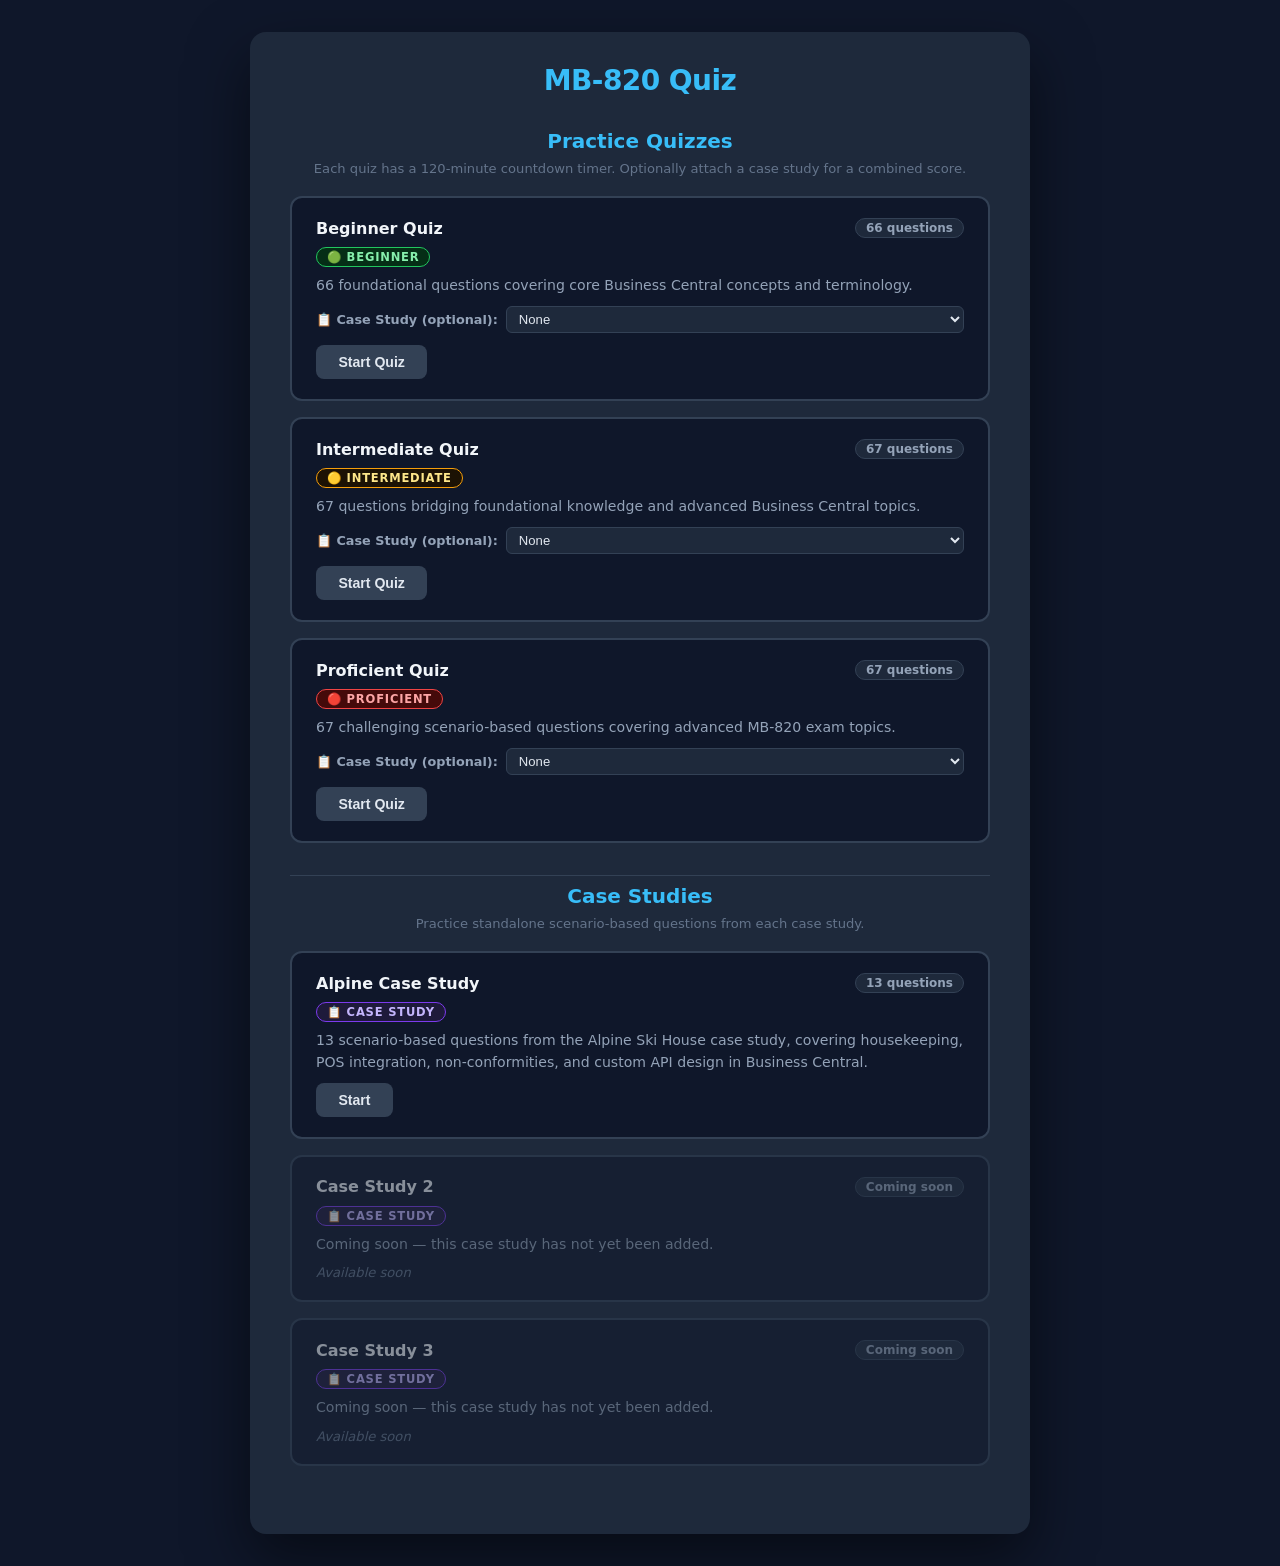
==== index.html @ b2babce1 "Add Case Studies section with Alpine test case, standalone and combined quiz modes Agent-Logs-Url: h" ====
<!DOCTYPE html>
<html lang="en">
<head>
    <meta charset="UTF-8">
    <meta name="viewport" content="width=device-width, initial-scale=1.0">
    <link rel="stylesheet" href="styles.css">
    <title>MB-820 Quiz</title>
</head>
<body>
    <div id="quiz-container">
        <h1>MB-820 Quiz</h1>
        <div id="set-selection" style="display: none;"></div>
        <div id="timer-display" style="display: none;"></div>
        <div id="question"></div>
        <div id="choices"></div>
        <button id="next-button" style="display: none;">Next</button>
        <div id="score-summary" style="display: none;"></div>
    </div>
    <script src="questions.js"></script>
    <script src="questions2.js"></script>
    <script src="testcases.js"></script>
    <script src="app.js"></script>
</body>
</html>
---- styles.css ----
/* ── Reset & base ─────────────────────────────────────────────────────── */
*, *::before, *::after { box-sizing: border-box; margin: 0; padding: 0; }

body {
  font-family: 'Segoe UI', system-ui, -apple-system, sans-serif;
  background: #0f172a;
  color: #e2e8f0;
  min-height: 100vh;
  display: flex;
  justify-content: center;
  align-items: flex-start;
  padding: 2rem 1rem;
}

/* ── Quiz container ───────────────────────────────────────────────────── */
#quiz-container {
  background: #1e293b;
  border-radius: 16px;
  width: 100%;
  max-width: 780px;
  padding: 2rem 2.5rem;
  box-shadow: 0 25px 60px rgba(0, 0, 0, .5);
}

#quiz-container h1 {
  font-size: 1.75rem;
  font-weight: 700;
  color: #38bdf8;
  margin-bottom: 1.5rem;
  text-align: center;
  letter-spacing: -0.02em;
}

/* ── Progress bar area ────────────────────────────────────────────────── */
.progress {
  font-size: 0.78rem;
  font-weight: 600;
  color: #94a3b8;
  text-transform: uppercase;
  letter-spacing: 0.08em;
  margin-bottom: 0.5rem;
}

/* ── Type badge ───────────────────────────────────────────────────────── */
.question-type-badge {
  display: inline-block;
  font-size: 0.72rem;
  font-weight: 700;
  text-transform: uppercase;
  letter-spacing: 0.06em;
  padding: 3px 10px;
  border-radius: 999px;
  margin-bottom: 1rem;
}
.question-type-badge.single {
  background: #1d4ed8;
  color: #bfdbfe;
}
.question-type-badge.multiple {
  background: #7c3aed;
  color: #ede9fe;
}

/* ── Question text ────────────────────────────────────────────────────── */
.question-text {
  font-size: 1.05rem;
  line-height: 1.65;
  color: #f1f5f9;
  margin-bottom: 1.5rem;
}

/* ── Choice items ─────────────────────────────────────────────────────── */
#choices {
  display: flex;
  flex-direction: column;
  gap: 0.6rem;
  margin-bottom: 1.25rem;
}

.choice-item {
  display: flex;
  align-items: flex-start;
  gap: 0.75rem;
  padding: 0.75rem 1rem;
  background: #0f172a;
  border: 2px solid #334155;
  border-radius: 10px;
  cursor: pointer;
  transition: border-color 0.15s, background 0.15s;
  user-select: none;
}

.choice-item:hover:not(.correct):not(.incorrect) {
  border-color: #38bdf8;
  background: #1e3a5f;
}

.choice-item.selected:not(.correct):not(.incorrect) {
  border-color: #38bdf8;
  background: #1e3a5f;
}

.choice-item.correct {
  border-color: #22c55e;
  background: #052e16;
  cursor: default;
}

.choice-item.incorrect {
  border-color: #ef4444;
  background: #450a0a;
  cursor: default;
}

.choice-item input[type="radio"],
.choice-item input[type="checkbox"] {
  margin-top: 3px;
  accent-color: #38bdf8;
  width: 16px;
  height: 16px;
  flex-shrink: 0;
  cursor: pointer;
}

.choice-item label {
  font-size: 0.95rem;
  line-height: 1.55;
  color: #cbd5e1;
  cursor: pointer;
  flex: 1;
}

.choice-item.correct  label { color: #86efac; }
.choice-item.incorrect label { color: #fca5a5; }

/* ── Submit button (multiple choice) ─────────────────────────────────── */
.submit-btn {
  margin-top: 0.4rem;
  padding: 0.6rem 1.5rem;
  background: #7c3aed;
  color: #fff;
  border: none;
  border-radius: 8px;
  font-size: 0.9rem;
  font-weight: 600;
  cursor: pointer;
  transition: background 0.15s;
}
.submit-btn:hover:not(:disabled) { background: #6d28d9; }
.submit-btn:disabled { opacity: 0.45; cursor: not-allowed; }

/* ── Inline feedback ──────────────────────────────────────────────────── */
.feedback-msg {
  font-size: 0.85rem;
  color: #fbbf24;
  margin-top: 0.25rem;
  margin-bottom: 0.25rem;
}

/* ── Explanation ──────────────────────────────────────────────────────── */
.explanation {
  margin-top: 1rem;
  padding: 0.85rem 1.1rem;
  border-radius: 10px;
  font-size: 0.9rem;
  line-height: 1.6;
}
.explanation.correct-exp {
  background: #052e16;
  border-left: 4px solid #22c55e;
  color: #bbf7d0;
}
.explanation.partial-exp {
  background: #1c1a04;
  border-left: 4px solid #eab308;
  color: #fef08a;
}
.explanation.incorrect-exp {
  background: #450a0a;
  border-left: 4px solid #ef4444;
  color: #fecaca;
}
.explanation strong {
  display: block;
  margin-bottom: 0.3rem;
  font-size: 0.95rem;
}

/* ── Next button ──────────────────────────────────────────────────────── */
#next-button {
  display: none;
  margin-top: 1rem;
  padding: 0.65rem 1.75rem;
  background: #0284c7;
  color: #fff;
  border: none;
  border-radius: 8px;
  font-size: 0.95rem;
  font-weight: 600;
  cursor: pointer;
  transition: background 0.15s;
}
#next-button:hover { background: #0369a1; }

/* ── Summary screen ───────────────────────────────────────────────────── */
#score-summary { margin-top: 0.5rem; }

.summary-card {
  border-radius: 14px;
  padding: 2rem;
  text-align: center;
}
.summary-card.pass     { background: #052e16; border: 2px solid #22c55e; }
.summary-card.marginal { background: #1c1204; border: 2px solid #f59e0b; }
.summary-card.fail     { background: #1c0404; border: 2px solid #ef4444; }

.summary-card h2 {
  font-size: 1.5rem;
  font-weight: 700;
  margin-bottom: 1.25rem;
  color: #f1f5f9;
}

.score-circle {
  display: inline-flex;
  flex-direction: column;
  align-items: center;
  justify-content: center;
  width: 140px;
  height: 140px;
  border-radius: 50%;
  background: #0f172a;
  margin-bottom: 1.25rem;
  border: 4px solid;
}
.summary-card.pass     .score-circle { border-color: #22c55e; }
.summary-card.marginal .score-circle { border-color: #f59e0b; }
.summary-card.fail     .score-circle { border-color: #ef4444; }

.score-number {
  font-size: 2rem;
  font-weight: 800;
  color: #f1f5f9;
  line-height: 1;
}
.score-label {
  font-size: 0.8rem;
  color: #94a3b8;
  margin-top: 4px;
}

.score-verdict {
  font-size: 1rem;
  color: #cbd5e1;
  margin-bottom: 1.5rem;
  line-height: 1.6;
}

.restart-btn {
  padding: 0.65rem 2rem;
  background: #0284c7;
  color: #fff;
  border: none;
  border-radius: 8px;
  font-size: 0.95rem;
  font-weight: 600;
  cursor: pointer;
  transition: background 0.15s;
}
.restart-btn:hover { background: #0369a1; }

/* ── Responsive ───────────────────────────────────────────────────────── */
@media (max-width: 520px) {
  #quiz-container { padding: 1.25rem 1rem; }
  #quiz-container h1 { font-size: 1.35rem; }
  .question-text { font-size: 0.95rem; }
  .choice-item label { font-size: 0.88rem; }
}

/* ── Resume prompt ────────────────────────────────────────────────────── */
.resume-prompt {
  text-align: center;
  padding: 2rem 1rem;
}

.resume-prompt h2 {
  font-size: 1.4rem;
  font-weight: 700;
  color: #38bdf8;
  margin-bottom: 0.75rem;
}

.resume-prompt p {
  font-size: 0.95rem;
  color: #cbd5e1;
  margin-bottom: 1.5rem;
  line-height: 1.6;
}

.resume-buttons {
  display: flex;
  gap: 1rem;
  justify-content: center;
  flex-wrap: wrap;
}

.resume-btn {
  padding: 0.65rem 1.75rem;
  background: #0284c7;
  color: #fff;
  border: none;
  border-radius: 8px;
  font-size: 0.95rem;
  font-weight: 600;
  cursor: pointer;
  transition: background 0.15s;
}
.resume-btn:hover { background: #0369a1; }

.new-quiz-btn {
  padding: 0.65rem 1.75rem;
  background: #334155;
  color: #e2e8f0;
  border: none;
  border-radius: 8px;
  font-size: 0.95rem;
  font-weight: 600;
  cursor: pointer;
  transition: background 0.15s;
}
.new-quiz-btn:hover { background: #475569; }

/* ── Question breakdown ───────────────────────────────────────────────── */
.breakdown {
  margin-top: 2rem;
  text-align: left;
}

/* ── Set selection screen ─────────────────────────────────────────────── */
.set-selection-wrapper {
  padding: 0.5rem 0 1rem;
}

.set-selection-title {
  font-size: 1.25rem;
  font-weight: 700;
  color: #38bdf8;
  margin-bottom: 1.25rem;
  text-align: center;
}

.set-cards {
  display: flex;
  flex-direction: column;
  gap: 1rem;
}

.set-card {
  background: #0f172a;
  border: 2px solid #334155;
  border-radius: 12px;
  padding: 1.25rem 1.5rem;
  transition: border-color 0.15s;
}

.set-card:hover {
  border-color: #38bdf8;
}

.set-card-header {
  display: flex;
  align-items: center;
  justify-content: space-between;
  gap: 0.5rem;
  margin-bottom: 0.5rem;
  flex-wrap: wrap;
}

.set-card-title {
  font-size: 1rem;
  font-weight: 700;
  color: #f1f5f9;
}

.set-card-count {
  font-size: 0.75rem;
  font-weight: 600;
  color: #94a3b8;
  background: #1e293b;
  border: 1px solid #334155;
  padding: 2px 10px;
  border-radius: 999px;
}

.set-card-desc {
  font-size: 0.88rem;
  color: #94a3b8;
  line-height: 1.55;
  margin-bottom: 0.6rem;
}

.set-card-resume {
  font-size: 0.8rem;
  color: #fbbf24;
  margin-bottom: 0.75rem;
}

.set-card-actions {
  display: flex;
  gap: 0.75rem;
  flex-wrap: wrap;
}

.set-btn {
  padding: 0.55rem 1.4rem;
  border: none;
  border-radius: 8px;
  font-size: 0.88rem;
  font-weight: 600;
  cursor: pointer;
  transition: background 0.15s;
}

.resume-set-btn {
  background: #0284c7;
  color: #fff;
}
.resume-set-btn:hover { background: #0369a1; }

.start-set-btn {
  background: #334155;
  color: #e2e8f0;
}
.start-set-btn:hover { background: #475569; }

/* ── Summary set label ────────────────────────────────────────────────── */
.summary-set-label {
  font-size: 0.87rem;
  color: #94a3b8;
  margin-bottom: 1rem;
  letter-spacing: 0.04em;
}

/* ── Summary meta row ─────────────────────────────────────────────────── */
.summary-meta {
  display: flex;
  gap: 0.75rem;
  flex-wrap: wrap;
  justify-content: center;
  margin-bottom: 1.5rem;
}

.meta-item {
  font-size: 0.82rem;
  font-weight: 600;
  color: #94a3b8;
  background: #1e293b;
  border: 1px solid #334155;
  padding: 3px 12px;
  border-radius: 999px;
}

/* ── Summary actions row ──────────────────────────────────────────────── */
.summary-actions {
  display: flex;
  gap: 0.75rem;
  justify-content: center;
  flex-wrap: wrap;
  margin-top: 0.25rem;
}

.change-set-btn {
  padding: 0.65rem 2rem;
  background: #334155;
  color: #e2e8f0;
  border: none;
  border-radius: 8px;
  font-size: 0.95rem;
  font-weight: 600;
  cursor: pointer;
  transition: background 0.15s;
}
.change-set-btn:hover { background: #475569; }

.breakdown-title {
  font-size: 1.1rem;
  font-weight: 700;
  color: #f1f5f9;
  margin-bottom: 0.75rem;
}

.breakdown-stats {
  display: flex;
  gap: 1rem;
  flex-wrap: wrap;
  margin-bottom: 1.25rem;
}

.bd-stat {
  font-size: 0.85rem;
  font-weight: 600;
  padding: 4px 12px;
  border-radius: 999px;
}

.correct-stat  { background: #052e16; color: #86efac; border: 1px solid #22c55e; }
.partial-stat  { background: #1c1a04; color: #fef08a; border: 1px solid #eab308; }
.incorrect-stat { background: #450a0a; color: #fca5a5; border: 1px solid #ef4444; }
.total-stat    { background: #1e293b; color: #94a3b8; border: 1px solid #334155; }

.breakdown-list {
  list-style: none;
  display: flex;
  flex-direction: column;
  gap: 0.5rem;
  padding: 0;
  max-height: 600px;
  overflow-y: auto;
  padding-right: 0.25rem;
}

.breakdown-list::-webkit-scrollbar { width: 6px; }
.breakdown-list::-webkit-scrollbar-track { background: #0f172a; border-radius: 3px; }
.breakdown-list::-webkit-scrollbar-thumb { background: #334155; border-radius: 3px; }

.bd-item {
  display: flex;
  gap: 0.6rem;
  align-items: flex-start;
  padding: 0.65rem 0.85rem;
  border-radius: 8px;
  border-left: 3px solid;
}

.bd-correct   { background: #052e16; border-color: #22c55e; }
.bd-partial   { background: #1c1a04; border-color: #eab308; }
.bd-incorrect { background: #1c0404; border-color: #ef4444; }

.bd-icon {
  font-size: 0.9rem;
  font-weight: 700;
  flex-shrink: 0;
  margin-top: 2px;
}

.bd-correct   .bd-icon { color: #22c55e; }
.bd-partial   .bd-icon { color: #eab308; }
.bd-incorrect .bd-icon { color: #ef4444; }

.bd-content { flex: 1; min-width: 0; }

.bd-question {
  font-size: 0.82rem;
  color: #cbd5e1;
  line-height: 1.5;
  margin-bottom: 0.25rem;
}

.bd-answer {
  font-size: 0.78rem;
  color: #94a3b8;
}

.bd-answer em {
  font-style: normal;
  color: #86efac;
}

.bd-incorrect .bd-answer em { color: #fca5a5; }

/* ── Timer display ────────────────────────────────────────────────────── */
#timer-display {
  display: flex;
  align-items: center;
  gap: 0.5rem;
  justify-content: flex-end;
  padding: 0.4rem 0.6rem;
  background: #0f172a;
  border: 1px solid #334155;
  border-radius: 8px;
  margin-bottom: 1rem;
}

.timer-icon {
  font-size: 1rem;
}

.timer-value {
  font-size: 1.15rem;
  font-weight: 800;
  font-variant-numeric: tabular-nums;
  letter-spacing: 0.04em;
}

.timer-green  { color: #22c55e; }
.timer-yellow { color: #f59e0b; }
.timer-red    { color: #ef4444; }

.timer-label {
  font-size: 0.72rem;
  color: #64748b;
  text-transform: uppercase;
  letter-spacing: 0.05em;
}

.timer-expired {
  font-size: 0.8rem;
  font-weight: 700;
  color: #ef4444;
}

/* ── Difficulty badges ────────────────────────────────────────────────── */
.difficulty-badge {
  display: inline-block;
  font-size: 0.72rem;
  font-weight: 700;
  text-transform: uppercase;
  letter-spacing: 0.07em;
  padding: 2px 10px;
  border-radius: 999px;
  margin-bottom: 0.5rem;
}

.diff-beginner {
  background: #052e16;
  color: #86efac;
  border: 1px solid #22c55e;
}

.diff-intermediate {
  background: #1c1204;
  color: #fde68a;
  border: 1px solid #f59e0b;
}

.diff-proficient {
  background: #450a0a;
  color: #fca5a5;
  border: 1px solid #ef4444;
}

/* ── Set-selection subtitle ───────────────────────────────────────────── */
.set-selection-sub {
  font-size: 0.82rem;
  color: #64748b;
  text-align: center;
  margin-top: -0.75rem;
  margin-bottom: 1.25rem;
}

/* ── Review explanation in summary ───────────────────────────────────── */
.bd-explanation {
  font-size: 0.76rem;
  color: #64748b;
  line-height: 1.55;
  margin-top: 0.3rem;
  font-style: italic;
}

.bd-your-answer em.answer-wrong {
  color: #fca5a5;
}

/* ── All-correct notice ───────────────────────────────────────────────── */
.all-correct {
  font-size: 0.95rem;
  color: #86efac;
  padding: 0.75rem;
  text-align: center;
}

/* ── Percentage stat ──────────────────────────────────────────────────── */
.pct-stat { background: #1e293b; color: #38bdf8; border: 1px solid #0369a1; }

/* ── Section divider ──────────────────────────────────────────────────── */
.section-divider {
  margin: 2rem 0 0.5rem;
  border: none;
  border-top: 1px solid #334155;
}

/* ── Case study badge ─────────────────────────────────────────────────── */
.diff-case {
  background: #1e1a3b;
  color: #c4b5fd;
  border: 1px solid #7c3aed;
}

/* ── Disabled case card ───────────────────────────────────────────────── */
.case-card-disabled {
  opacity: 0.5;
  pointer-events: none;
}

.coming-soon-label {
  font-size: 0.82rem;
  color: #64748b;
  font-style: italic;
}

/* ── Case selector on quiz card ───────────────────────────────────────── */
.case-selector {
  display: flex;
  align-items: center;
  gap: 0.5rem;
  margin-bottom: 0.75rem;
  flex-wrap: wrap;
}

.case-selector-label {
  font-size: 0.8rem;
  font-weight: 600;
  color: #94a3b8;
  flex-shrink: 0;
}

.case-select {
  background: #1e293b;
  border: 1px solid #334155;
  border-radius: 6px;
  color: #e2e8f0;
  font-size: 0.82rem;
  padding: 4px 8px;
  cursor: pointer;
  flex: 1;
  min-width: 0;
}

.case-select:focus {
  outline: none;
  border-color: #38bdf8;
}

/* ── Phase banner (shown during combined/standalone case) ─────────────── */
.phase-banner {
  display: inline-block;
  font-size: 0.75rem;
  font-weight: 700;
  text-transform: uppercase;
  letter-spacing: 0.06em;
  padding: 3px 12px;
  border-radius: 999px;
  margin-bottom: 0.75rem;
}

.phase-quiz {
  background: #1d4ed8;
  color: #bfdbfe;
}

.phase-case {
  background: #1e1a3b;
  color: #c4b5fd;
  border: 1px solid #7c3aed;
}

/* ── Combined score breakdown table ──────────────────────────────────── */
.combined-score-breakdown {
  background: #0f172a;
  border: 1px solid #334155;
  border-radius: 10px;
  padding: 0.75rem 1rem;
  margin: 1rem auto 1.25rem;
  max-width: 420px;
  text-align: left;
}

.combined-score-row {
  display: flex;
  align-items: center;
  gap: 0.5rem;
  padding: 0.35rem 0;
  border-bottom: 1px solid #1e293b;
  flex-wrap: wrap;
}

.combined-score-total-row {
  display: flex;
  align-items: center;
  gap: 0.5rem;
  padding: 0.4rem 0 0;
  flex-wrap: wrap;
}

.combined-score-label {
  flex: 1;
  font-size: 0.8rem;
  color: #94a3b8;
}

.combined-score-pct {
  font-size: 0.82rem;
  font-weight: 600;
  color: #cbd5e1;
  white-space: nowrap;
}

.combined-score-contrib {
  font-size: 0.82rem;
  font-weight: 700;
  color: #38bdf8;
  min-width: 42px;
  text-align: right;
}

.combined-total {
  font-size: 1rem;
  font-weight: 800;
  color: #38bdf8;
}
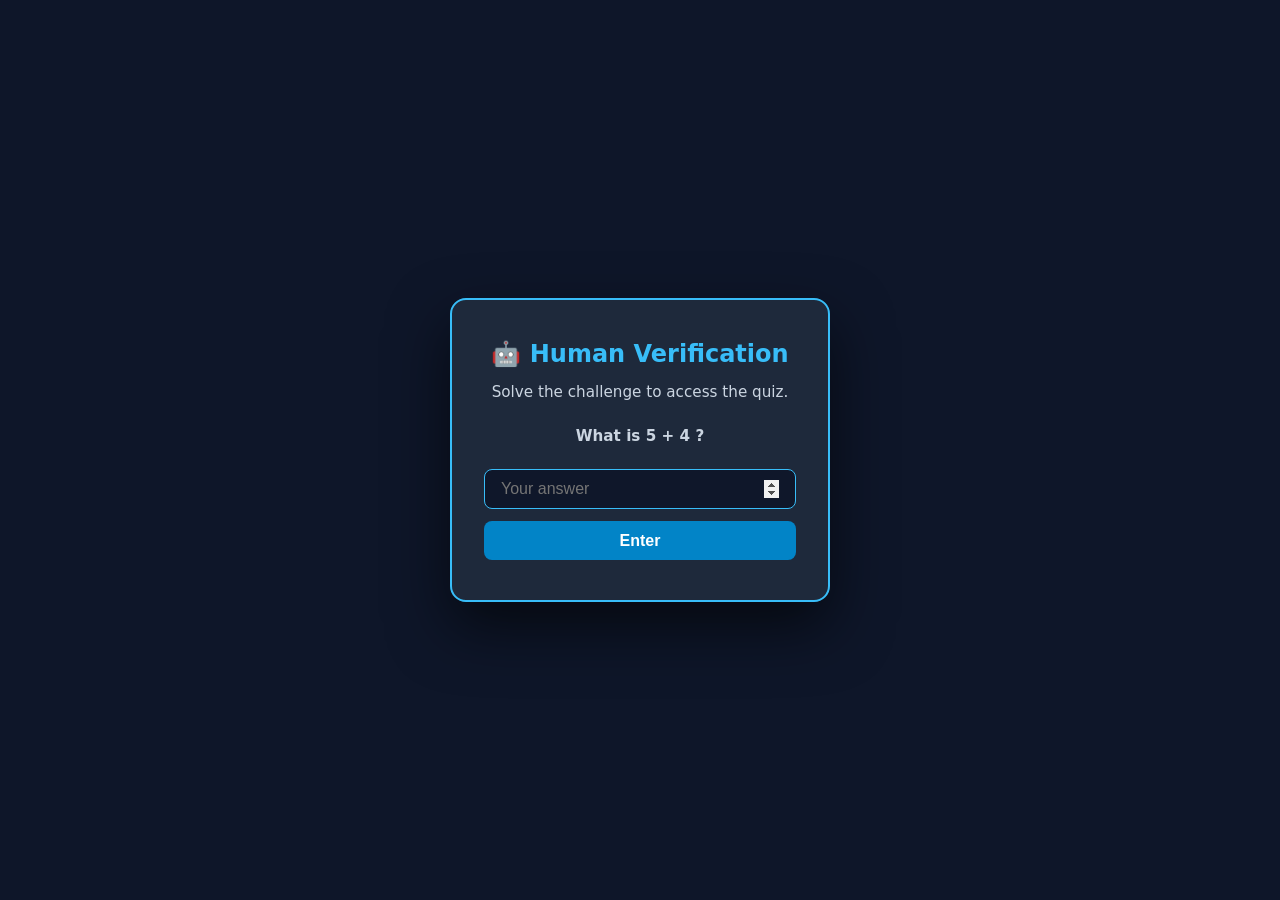
==== commit 0ffdb645: "Add confirmation dialogs, randomize answer choices, scroll feedback into view, and full progress res" ====
--- a/index.html
+++ b/index.html
@@ -8,7 +8,10 @@
 </head>
 <body>
     <div id="quiz-container">
-        <h1>MB-820 Quiz</h1>
+        <div id="quiz-header">
+            <h1>MB-820 Quiz</h1>
+            <button id="home-btn" style="display:none;">&#127968; Main Page</button>
+        </div>
         <div id="set-selection" style="display: none;"></div>
         <div id="timer-display" style="display: none;"></div>
         <div id="question"></div>
@@ -16,8 +19,40 @@
         <button id="next-button" style="display: none;">Next</button>
         <div id="score-summary" style="display: none;"></div>
     </div>
+    <div id="math-overlay">
+        <div id="math-card">
+            <h2>&#129302; Human Verification</h2>
+            <p id="math-challenge-text">Solve the challenge to access the quiz.</p>
+            <p id="math-question-display"></p>
+            <input type="number" id="math-input" placeholder="Your answer" autocomplete="off" />
+            <p id="math-error" style="display:none;">Incorrect answer. Please try again.</p>
+            <button id="math-submit-btn">Enter</button>
+        </div>
+    </div>
+    <div id="confirm-overlay" style="display:none;">
+        <div id="confirm-card">
+            <h2 id="confirm-title"></h2>
+            <p id="confirm-message"></p>
+            <div class="resume-buttons">
+                <button id="confirm-yes-btn" class="resume-btn">Yes</button>
+                <button id="confirm-no-btn" class="new-quiz-btn">Cancel</button>
+            </div>
+        </div>
+    </div>
+    <div id="pause-overlay" style="display:none;">
+        <div id="pause-card">
+            <div class="pause-icon">&#9646;&#9646;</div>
+            <h2>Quiz Paused</h2>
+            <p>You've been inactive for 2 minutes.<br>Your progress has been saved.</p>
+            <div class="resume-buttons">
+                <button id="pause-resume-btn" class="resume-btn">&#9654; Continue Quiz</button>
+                <button id="pause-home-btn" class="new-quiz-btn">&#127968; Main Page</button>
+            </div>
+        </div>
+    </div>
     <script src="questions.js"></script>
     <script src="questions2.js"></script>
+    <script src="questionsOfficial.js"></script>
     <script src="testcases.js"></script>
     <script src="app.js"></script>
 </body>
--- a/styles.css
+++ b/styles.css
@@ -10,6 +10,45 @@
   justify-content: center;
   align-items: flex-start;
   padding: 2rem 1rem;
+}
+
+/* ── Quiz header (title + home button row) ────────────────────────────── */
+#quiz-header {
+  display: flex;
+  align-items: center;
+  justify-content: space-between;
+  margin-bottom: 1.5rem;
+  gap: 0.75rem;
+}
+
+#quiz-header h1 {
+  font-size: 1.75rem;
+  font-weight: 700;
+  color: #38bdf8;
+  margin-bottom: 0;
+  text-align: left;
+  letter-spacing: -0.02em;
+  flex: 1;
+}
+
+#home-btn {
+  flex-shrink: 0;
+  padding: 0.45rem 1rem;
+  background: #1e293b;
+  color: #94a3b8;
+  border: 1px solid #334155;
+  border-radius: 8px;
+  font-size: 0.82rem;
+  font-weight: 600;
+  cursor: pointer;
+  transition: background 0.15s, border-color 0.15s, color 0.15s;
+  white-space: nowrap;
+}
+
+#home-btn:hover {
+  background: #334155;
+  border-color: #38bdf8;
+  color: #e2e8f0;
 }
 
 /* ── Quiz container ───────────────────────────────────────────────────── */
@@ -20,15 +59,6 @@
   max-width: 780px;
   padding: 2rem 2.5rem;
   box-shadow: 0 25px 60px rgba(0, 0, 0, .5);
-}
-
-#quiz-container h1 {
-  font-size: 1.75rem;
-  font-weight: 700;
-  color: #38bdf8;
-  margin-bottom: 1.5rem;
-  text-align: center;
-  letter-spacing: -0.02em;
 }
 
 /* ── Progress bar area ────────────────────────────────────────────────── */
@@ -272,7 +302,7 @@
 /* ── Responsive ───────────────────────────────────────────────────────── */
 @media (max-width: 520px) {
   #quiz-container { padding: 1.25rem 1rem; }
-  #quiz-container h1 { font-size: 1.35rem; }
+  #quiz-header h1 { font-size: 1.35rem; }
   .question-text { font-size: 0.95rem; }
   .choice-item label { font-size: 0.88rem; }
 }
@@ -637,6 +667,12 @@
   background: #450a0a;
   color: #fca5a5;
   border: 1px solid #ef4444;
+}
+
+.diff-official {
+  background: #0c1a3b;
+  color: #93c5fd;
+  border: 1px solid #2563eb;
 }
 
 /* ── Set-selection subtitle ───────────────────────────────────────────── */
@@ -808,3 +844,352 @@
   font-weight: 800;
   color: #38bdf8;
 }
+
+/* ── Case study intro screen ─────────────────────────────────────────── */
+.case-intro {
+  text-align: center;
+  padding: 1.5rem 0.5rem 2rem;
+}
+
+.case-intro-badge {
+  display: inline-block;
+  font-size: 0.75rem;
+  font-weight: 700;
+  text-transform: uppercase;
+  letter-spacing: 0.06em;
+  padding: 3px 14px;
+  border-radius: 999px;
+  background: #1e1a3b;
+  color: #c4b5fd;
+  border: 1px solid #7c3aed;
+  margin-bottom: 1rem;
+}
+
+.case-intro-title {
+  font-size: 1.4rem;
+  font-weight: 700;
+  color: #38bdf8;
+  margin-bottom: 1rem;
+}
+
+.case-intro-desc {
+  font-size: 0.93rem;
+  color: #cbd5e1;
+  line-height: 1.7;
+  margin-bottom: 1.75rem;
+  text-align: left;
+  background: #0f172a;
+  border: 1px solid #334155;
+  border-radius: 10px;
+  padding: 1rem 1.25rem;
+}
+
+/* ── Question context panel ──────────────────────────────────────────── */
+.question-context {
+  font-size: 0.87rem;
+  color: #94a3b8;
+  line-height: 1.6;
+  background: #0f172a;
+  border-left: 3px solid #7c3aed;
+  border-radius: 0 8px 8px 0;
+  padding: 0.6rem 0.9rem;
+  margin-bottom: 0.9rem;
+}
+
+/* ── Preparation progress bar ────────────────────────────────────────── */
+.prep-progress-bar-container {
+  background: #0f172a;
+  border: 1px solid #334155;
+  border-radius: 12px;
+  padding: 1rem 1.25rem 0.85rem;
+  margin-bottom: 0.25rem;
+}
+
+.prep-progress-header {
+  display: flex;
+  align-items: center;
+  justify-content: space-between;
+  flex-wrap: wrap;
+  gap: 0.25rem;
+  margin-bottom: 0.6rem;
+}
+
+.prep-progress-title {
+  font-size: 0.9rem;
+  font-weight: 700;
+  color: #f1f5f9;
+}
+
+.prep-progress-pct {
+  font-size: 0.82rem;
+  font-weight: 700;
+  color: #38bdf8;
+}
+
+.prep-progress-track {
+  height: 10px;
+  background: #1e293b;
+  border-radius: 999px;
+  overflow: hidden;
+  margin-bottom: 0.5rem;
+}
+
+.prep-progress-fill {
+  height: 100%;
+  background: #0284c7;
+  border-radius: 999px;
+  transition: width 0.4s ease;
+  min-width: 0;
+}
+
+.prep-progress-fill.prep-fill-good {
+  background: #22c55e;
+}
+
+.prep-progress-fill.prep-fill-full {
+  background: #22c55e;
+}
+
+.prep-progress-sub {
+  font-size: 0.75rem;
+  color: #64748b;
+  margin: 0;
+}
+
+/* ── Completed badge on set cards ────────────────────────────────────── */
+.set-card-completed {
+  display: inline-flex;
+  align-items: center;
+  gap: 0.35rem;
+  font-size: 0.78rem;
+  font-weight: 600;
+  padding: 3px 10px;
+  border-radius: 999px;
+  margin-bottom: 0.5rem;
+}
+
+.set-card-completed.completed-pass {
+  background: #052e16;
+  color: #86efac;
+  border: 1px solid #22c55e;
+}
+
+.set-card-completed.completed-fail {
+  background: #1c1204;
+  color: #fde68a;
+  border: 1px solid #f59e0b;
+}
+
+/* ── Review Results button ───────────────────────────────────────────── */
+.review-btn {
+  background: #1e1a3b;
+  color: #c4b5fd;
+  border: 1px solid #7c3aed !important;
+  border-radius: 8px;
+}
+
+.review-btn:hover {
+  background: #2e2a5b !important;
+}
+
+/* ── Random difficulty badge ─────────────────────────────────────────── */
+.diff-random {
+  background: #0c1a3b;
+  color: #7dd3fc;
+  border: 1px solid #0284c7;
+}
+
+/* ── Auto-pause overlay ──────────────────────────────────────────────── */
+#pause-overlay {
+  position: fixed;
+  inset: 0;
+  background: rgba(15, 23, 42, 0.88);
+  backdrop-filter: blur(4px);
+  -webkit-backdrop-filter: blur(4px);
+  display: flex;
+  align-items: center;
+  justify-content: center;
+  z-index: 999;
+}
+
+#pause-card {
+  background: #1e293b;
+  border: 2px solid #38bdf8;
+  border-radius: 16px;
+  padding: 2.5rem 2rem;
+  text-align: center;
+  max-width: 380px;
+  width: 90%;
+  box-shadow: 0 25px 60px rgba(0, 0, 0, 0.6);
+}
+
+.pause-icon {
+  font-size: 2.5rem;
+  line-height: 1;
+  margin-bottom: 0.75rem;
+  color: #38bdf8;
+  letter-spacing: 0.1em;
+}
+
+#pause-card h2 {
+  font-size: 1.5rem;
+  font-weight: 700;
+  color: #38bdf8;
+  margin-bottom: 0.75rem;
+}
+
+#pause-card p {
+  font-size: 0.95rem;
+  color: #cbd5e1;
+  line-height: 1.6;
+  margin-bottom: 1.75rem;
+}
+
+/* ── Math challenge overlay ──────────────────────────────────────────── */
+#math-overlay {
+  position: fixed;
+  inset: 0;
+  background: rgba(15, 23, 42, 0.97);
+  backdrop-filter: blur(4px);
+  -webkit-backdrop-filter: blur(4px);
+  display: flex;
+  align-items: center;
+  justify-content: center;
+  z-index: 1000;
+}
+
+#math-card {
+  background: #1e293b;
+  border: 2px solid #38bdf8;
+  border-radius: 16px;
+  padding: 2.5rem 2rem;
+  text-align: center;
+  max-width: 380px;
+  width: 90%;
+  box-shadow: 0 25px 60px rgba(0, 0, 0, 0.6);
+}
+
+#math-card h2 {
+  font-size: 1.5rem;
+  font-weight: 700;
+  color: #38bdf8;
+  margin-bottom: 0.75rem;
+}
+
+#math-card p {
+  font-size: 0.95rem;
+  color: #cbd5e1;
+  line-height: 1.6;
+  margin-bottom: 1.25rem;
+}
+
+#math-input {
+  width: 100%;
+  padding: 0.65rem 1rem;
+  background: #0f172a;
+  border: 1px solid #334155;
+  border-radius: 8px;
+  color: #e2e8f0;
+  font-size: 1rem;
+  margin-bottom: 0.75rem;
+  outline: none;
+  transition: border-color 0.15s;
+}
+
+#math-input:focus {
+  border-color: #38bdf8;
+}
+
+#math-question-display {
+  font-size: 1.25rem;
+  font-weight: 700;
+  color: #38bdf8;
+  margin-bottom: 1.25rem;
+}
+
+#math-error {
+  color: #f87171;
+  font-size: 0.85rem;
+  margin-bottom: 0.75rem;
+}
+
+#math-submit-btn {
+  width: 100%;
+  padding: 0.65rem 1rem;
+  background: #0284c7;
+  color: #fff;
+  border: none;
+  border-radius: 8px;
+  font-size: 1rem;
+  font-weight: 600;
+  cursor: pointer;
+  transition: background 0.15s;
+}
+
+#math-submit-btn:hover {
+  background: #0369a1;
+}
+
+/* ── Confirmation overlay ─────────────────────────────────────────────── */
+#confirm-overlay {
+  position: fixed;
+  inset: 0;
+  background: rgba(15, 23, 42, 0.88);
+  backdrop-filter: blur(4px);
+  -webkit-backdrop-filter: blur(4px);
+  display: flex;
+  align-items: center;
+  justify-content: center;
+  z-index: 1001;
+}
+
+#confirm-card {
+  background: #1e293b;
+  border: 2px solid #f59e0b;
+  border-radius: 16px;
+  padding: 2.5rem 2rem;
+  text-align: center;
+  max-width: 400px;
+  width: 90%;
+  box-shadow: 0 25px 60px rgba(0, 0, 0, 0.6);
+}
+
+#confirm-card h2 {
+  font-size: 1.4rem;
+  font-weight: 700;
+  color: #f59e0b;
+  margin-bottom: 0.75rem;
+}
+
+#confirm-card p {
+  font-size: 0.95rem;
+  color: #cbd5e1;
+  line-height: 1.6;
+  margin-bottom: 1.75rem;
+}
+
+/* ── Reset-all button on set-selection ───────────────────────────────── */
+.reset-all-container {
+  text-align: center;
+  margin-top: 2.5rem;
+  padding-top: 1.5rem;
+  border-top: 1px solid #334155;
+}
+
+.reset-all-btn {
+  padding: 0.55rem 1.5rem;
+  background: transparent;
+  color: #94a3b8;
+  border: 1px solid #475569;
+  border-radius: 8px;
+  font-size: 0.875rem;
+  font-weight: 500;
+  cursor: pointer;
+  transition: background 0.15s, color 0.15s, border-color 0.15s;
+}
+
+.reset-all-btn:hover {
+  background: #450a0a;
+  color: #fca5a5;
+  border-color: #ef4444;
+}
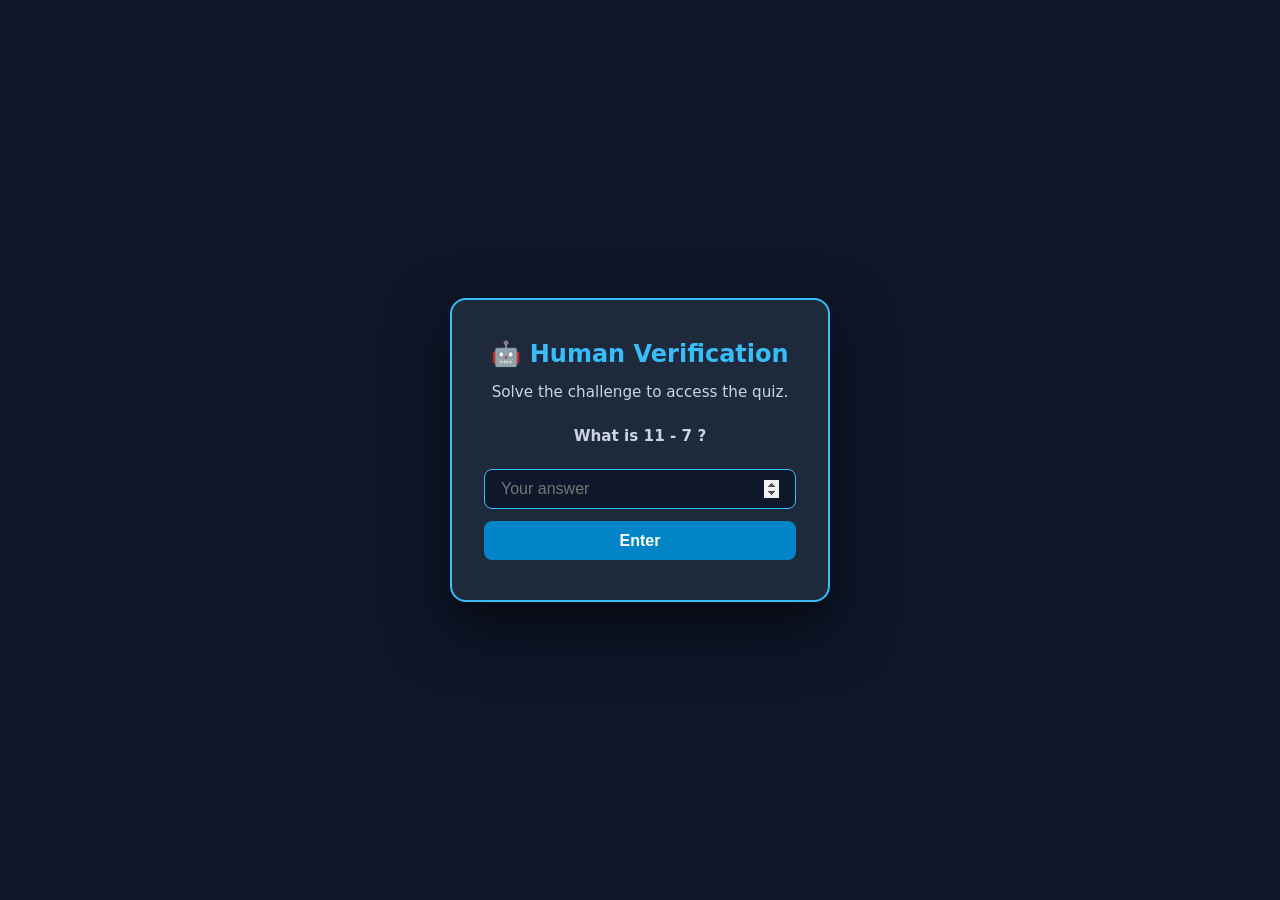
==== commit d8f391c7: "Fix scoring, add question counter, pie chart, mode selection, hide test case timer Agent-Logs-Url: h" ====
--- a/index.html
+++ b/index.html
@@ -50,6 +50,25 @@
             </div>
         </div>
     </div>
+    <div id="mode-overlay" style="display:none;">
+        <div id="mode-card">
+            <h2>&#127891; Choose Quiz Mode</h2>
+            <p>How would you like to take this quiz?</p>
+            <div class="mode-options">
+                <button class="mode-btn" id="practice-mode-btn">
+                    <div class="mode-icon-lg">&#128214;</div>
+                    <div class="mode-title">Practice Mode</div>
+                    <div class="mode-desc">Correct answers are shown after each question</div>
+                </button>
+                <button class="mode-btn" id="test-mode-btn">
+                    <div class="mode-icon-lg">&#128221;</div>
+                    <div class="mode-title">Test Mode</div>
+                    <div class="mode-desc">Answers revealed only on the evaluation screen</div>
+                </button>
+            </div>
+            <button class="new-quiz-btn" id="mode-cancel-btn">Cancel</button>
+        </div>
+    </div>
     <script src="questions.js"></script>
     <script src="questions2.js"></script>
     <script src="questionsOfficial.js"></script>
--- a/styles.css
+++ b/styles.css
@@ -97,6 +97,9 @@
   line-height: 1.65;
   color: #f1f5f9;
   margin-bottom: 1.5rem;
+  white-space: pre-wrap;
+  overflow-wrap: break-word;
+  word-break: break-word;
 }
 
 /* ── Choice items ─────────────────────────────────────────────────────── */
@@ -577,13 +580,15 @@
 .bd-partial   .bd-icon { color: #eab308; }
 .bd-incorrect .bd-icon { color: #ef4444; }
 
-.bd-content { flex: 1; min-width: 0; }
+.bd-content { flex: 1; min-width: 0; overflow-wrap: break-word; word-break: break-word; }
 
 .bd-question {
   font-size: 0.82rem;
   color: #cbd5e1;
   line-height: 1.5;
   margin-bottom: 0.25rem;
+  overflow-wrap: break-word;
+  word-break: break-word;
 }
 
 .bd-answer {
@@ -691,6 +696,8 @@
   line-height: 1.55;
   margin-top: 0.3rem;
   font-style: italic;
+  overflow-wrap: break-word;
+  word-break: break-word;
 }
 
 .bd-your-answer em.answer-wrong {
@@ -1193,3 +1200,276 @@
   color: #fca5a5;
   border-color: #ef4444;
 }
+
+/* ── Previous Attempts history ───────────────────────────────────────── */
+.history-list {
+  display: flex;
+  flex-direction: column;
+  gap: 0.5rem;
+  margin-top: 1rem;
+}
+
+.history-entry {
+  display: flex;
+  flex-direction: column;
+  gap: 0.25rem;
+  padding: 0.65rem 1rem;
+  border-radius: 10px;
+  border-left: 4px solid;
+  background: #0f172a;
+}
+
+.history-pass    { border-color: #22c55e; }
+.history-marginal { border-color: #f59e0b; }
+.history-fail    { border-color: #ef4444; }
+
+.history-entry-date {
+  font-size: 0.72rem;
+  color: #64748b;
+  font-variant-numeric: tabular-nums;
+}
+
+.history-entry-info {
+  display: flex;
+  flex-direction: column;
+  gap: 0.2rem;
+}
+
+.history-label {
+  font-size: 0.85rem;
+  font-weight: 600;
+  color: #e2e8f0;
+}
+
+.history-scores {
+  display: flex;
+  flex-wrap: wrap;
+  gap: 0.35rem 0.75rem;
+  align-items: center;
+  margin-top: 0.15rem;
+}
+
+.history-score-item {
+  font-size: 0.8rem;
+  color: #94a3b8;
+}
+
+.history-score-item strong {
+  color: #e2e8f0;
+}
+
+.history-combined-score strong {
+  color: #38bdf8;
+  font-size: 0.88rem;
+}
+
+.history-score-sep {
+  color: #475569;
+  font-size: 0.75rem;
+}
+
+.history-clear-row {
+  text-align: right;
+  margin-top: 0.75rem;
+}
+
+.history-clear-btn {
+  padding: 0.35rem 1rem;
+  background: transparent;
+  color: #64748b;
+  border: 1px solid #334155;
+  border-radius: 7px;
+  font-size: 0.78rem;
+  font-weight: 500;
+  cursor: pointer;
+  transition: background 0.15s, color 0.15s, border-color 0.15s;
+}
+
+.history-clear-btn:hover {
+  background: #450a0a;
+  color: #fca5a5;
+  border-color: #ef4444;
+}
+
+/* ── Mode selection overlay ──────────────────────────────────────────── */
+#mode-overlay {
+  position: fixed;
+  inset: 0;
+  background: rgba(15, 23, 42, 0.92);
+  backdrop-filter: blur(4px);
+  -webkit-backdrop-filter: blur(4px);
+  display: flex;
+  align-items: center;
+  justify-content: center;
+  z-index: 1002;
+}
+
+#mode-card {
+  background: #1e293b;
+  border: 2px solid #38bdf8;
+  border-radius: 16px;
+  padding: 2rem 2rem 1.5rem;
+  text-align: center;
+  max-width: 480px;
+  width: 92%;
+  box-shadow: 0 25px 60px rgba(0, 0, 0, 0.6);
+}
+
+#mode-card h2 {
+  font-size: 1.4rem;
+  font-weight: 700;
+  color: #38bdf8;
+  margin-bottom: 0.4rem;
+}
+
+#mode-card > p {
+  font-size: 0.9rem;
+  color: #94a3b8;
+  margin-bottom: 1.25rem;
+}
+
+.mode-options {
+  display: flex;
+  gap: 1rem;
+  justify-content: center;
+  margin-bottom: 1rem;
+}
+
+.mode-btn {
+  flex: 1;
+  background: #0f172a;
+  border: 2px solid #334155;
+  border-radius: 12px;
+  padding: 1.25rem 0.75rem;
+  cursor: pointer;
+  transition: border-color 0.2s, background 0.2s, transform 0.1s;
+  color: #e2e8f0;
+  text-align: center;
+}
+
+.mode-btn:hover {
+  border-color: #38bdf8;
+  background: #1e2d3d;
+  transform: translateY(-2px);
+}
+
+.mode-icon-lg {
+  font-size: 2rem;
+  margin-bottom: 0.5rem;
+}
+
+.mode-title {
+  font-size: 1rem;
+  font-weight: 700;
+  color: #e2e8f0;
+  margin-bottom: 0.35rem;
+}
+
+.mode-desc {
+  font-size: 0.8rem;
+  color: #94a3b8;
+  line-height: 1.4;
+}
+
+/* ── Test mode recording indicator ──────────────────────────────────── */
+.explanation.test-mode-exp {
+  background: #1e293b;
+  border-left: 4px solid #38bdf8;
+  border-radius: 8px;
+  padding: 0.75rem 1rem;
+  font-size: 0.9rem;
+  color: #94a3b8;
+  margin-top: 1rem;
+}
+
+.mode-indicator-badge {
+  display: inline-block;
+  font-size: 0.7rem;
+  font-weight: 600;
+  padding: 0.2rem 0.55rem;
+  border-radius: 999px;
+  margin-left: 0.5rem;
+  vertical-align: middle;
+  text-transform: uppercase;
+  letter-spacing: 0.04em;
+}
+
+.mode-indicator-practice {
+  background: #0a3320;
+  color: #4ade80;
+  border: 1px solid #22c55e;
+}
+
+.mode-indicator-test {
+  background: #1c1a04;
+  color: #facc15;
+  border: 1px solid #eab308;
+}
+
+/* ── Category chart ──────────────────────────────────────────────────── */
+.category-chart-section {
+  background: #0f172a;
+  border: 1px solid #1e293b;
+  border-radius: 12px;
+  padding: 1.25rem 1.5rem;
+  margin-top: 1.25rem;
+}
+
+.category-chart-layout {
+  display: flex;
+  align-items: center;
+  gap: 1.5rem;
+  flex-wrap: wrap;
+  justify-content: center;
+}
+
+.category-pie-svg {
+  flex-shrink: 0;
+}
+
+.category-chart-legend {
+  flex: 1;
+  min-width: 160px;
+}
+
+.chart-legend-row {
+  display: flex;
+  align-items: center;
+  gap: 0.5rem;
+  margin-bottom: 0.5rem;
+  font-size: 0.82rem;
+}
+
+.chart-legend-dot {
+  width: 12px;
+  height: 12px;
+  border-radius: 50%;
+  flex-shrink: 0;
+}
+
+.chart-legend-cat {
+  color: #cbd5e1;
+  flex: 1;
+  min-width: 0;
+  overflow: hidden;
+  text-overflow: ellipsis;
+  white-space: nowrap;
+}
+
+.chart-legend-pct {
+  font-weight: 700;
+  font-size: 0.82rem;
+  padding: 0.1rem 0.4rem;
+  border-radius: 4px;
+  flex-shrink: 0;
+}
+
+.pct-pass     { background: #052e16; color: #4ade80; }
+.pct-marginal { background: #1c1204; color: #fbbf24; }
+.pct-fail     { background: #1c0404; color: #f87171; }
+
+.chart-legend-count {
+  color: #64748b;
+  font-size: 0.75rem;
+  flex-shrink: 0;
+}
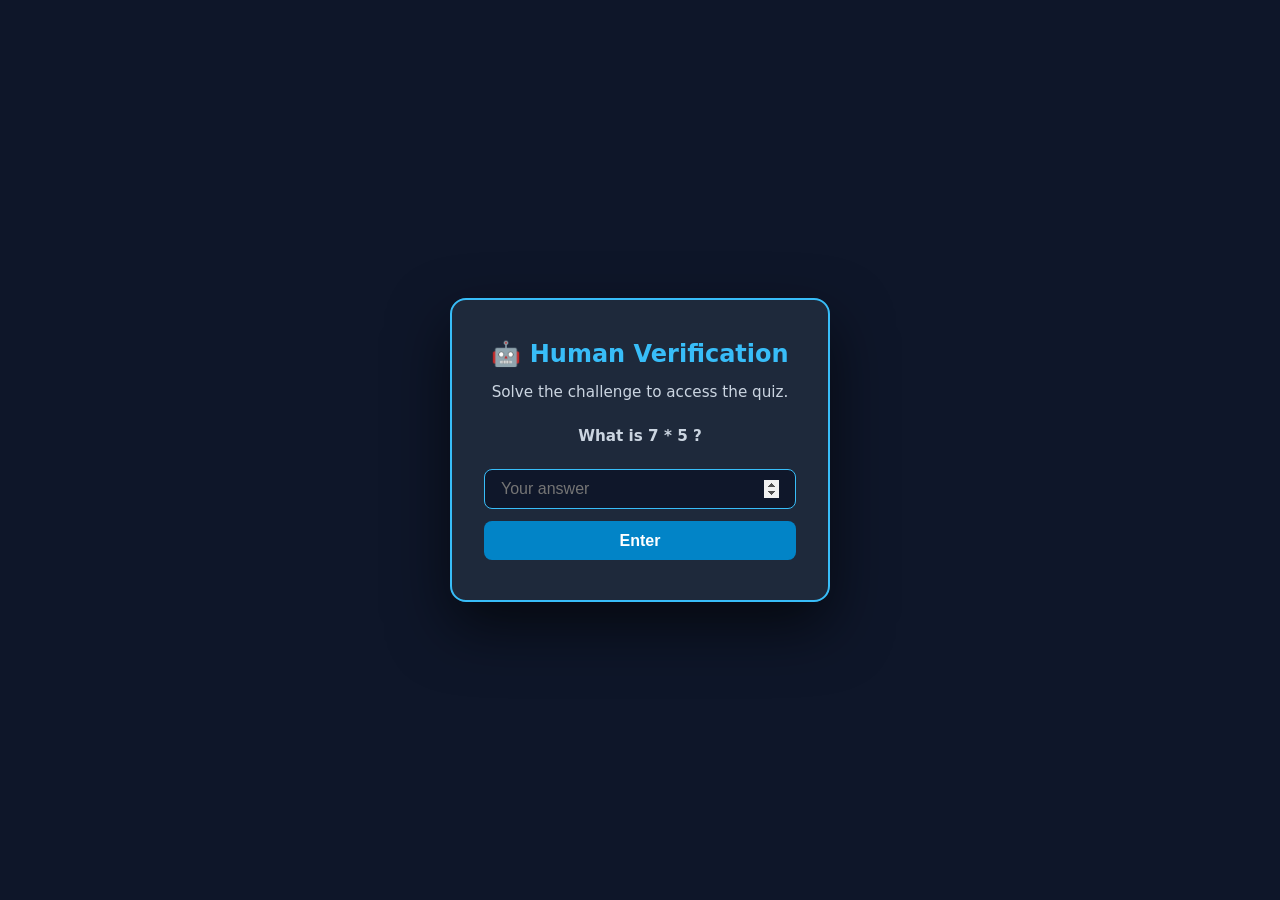
==== commit f9bd94bc: "Merge pull request #33 from luisassuncao24/copilot/add-user-guide-link-main-page Add User Guide link" ====
--- a/index.html
+++ b/index.html
@@ -10,6 +10,7 @@
     <div id="quiz-container">
         <div id="quiz-header">
             <h1>MB-820 Quiz</h1>
+            <a id="user-guide-link" href="user-guide.html" target="_blank">&#128214; User Guide</a>
             <button id="home-btn" style="display:none;">&#127968; Main Page</button>
         </div>
         <div id="set-selection" style="display: none;"></div>
@@ -19,7 +20,7 @@
         <button id="next-button" style="display: none;">Next</button>
         <div id="score-summary" style="display: none;"></div>
     </div>
-    <div id="math-overlay">
+    <div id="math-overlay" style="display:none;">
         <div id="math-card">
             <h2>&#129302; Human Verification</h2>
             <p id="math-challenge-text">Solve the challenge to access the quiz.</p>
@@ -69,6 +70,34 @@
             <button class="new-quiz-btn" id="mode-cancel-btn">Cancel</button>
         </div>
     </div>
+
+    <!-- Test-mode peek score overlay -->
+    <div id="peek-overlay" style="display:none;">
+        <div id="peek-card">
+            <div class="peek-emoji" id="peek-emoji">&#128527;</div>
+            <h2 id="peek-title">Afraid to continue?</h2>
+            <div class="peek-score-display">
+                <span class="peek-pct" id="peek-pct">0%</span>
+                <span class="peek-detail" id="peek-detail">0 of 0 answered</span>
+            </div>
+            <p class="peek-taunt" id="peek-taunt"></p>
+            <div class="resume-buttons">
+                <button id="peek-continue-btn" class="resume-btn">&#128170; Keep Going!</button>
+                <button id="peek-quit-btn" class="new-quiz-btn">&#127987;&#65039; Give Up</button>
+            </div>
+        </div>
+    </div>
+
+    <!-- Quick Practice streak milestone overlay -->
+    <div id="streak-overlay" style="display:none;">
+        <div id="streak-card">
+            <div class="streak-icon" id="streak-icon">&#128293;</div>
+            <div class="streak-msg" id="streak-msg">KILLING SPREE!</div>
+            <div class="streak-count" id="streak-count">5 in a row!</div>
+            <button class="streak-dismiss-btn" id="streak-dismiss-btn">&#128293; Keep It Up!</button>
+        </div>
+    </div>
+
     <script src="questions.js"></script>
     <script src="questions2.js"></script>
     <script src="questionsOfficial.js"></script>
--- a/styles.css
+++ b/styles.css
@@ -45,7 +45,22 @@
   white-space: nowrap;
 }
 
-#home-btn:hover {
+#user-guide-link {
+  flex-shrink: 0;
+  padding: 0.45rem 1rem;
+  background: #1e293b;
+  color: #94a3b8;
+  border: 1px solid #334155;
+  border-radius: 8px;
+  font-size: 0.82rem;
+  font-weight: 600;
+  text-decoration: none;
+  white-space: nowrap;
+  transition: background 0.15s, border-color 0.15s, color 0.15s;
+}
+
+#home-btn:hover,
+#user-guide-link:hover {
   background: #334155;
   border-color: #38bdf8;
   color: #e2e8f0;
@@ -102,6 +117,23 @@
   word-break: break-word;
 }
 
+/* ── Code blocks inside question / context text ─────────────────────── */
+.question-code-block {
+  font-family: 'Cascadia Code', 'Fira Code', 'Consolas', 'SF Mono', monospace;
+  font-size: 0.82rem;
+  background: #0a0f1a;
+  border: 1px solid #1e3a5f;
+  border-left: 3px solid #38bdf8;
+  border-radius: 6px;
+  padding: 0.75rem 1rem;
+  margin: 0.6rem 0 0.25rem;
+  overflow-x: auto;
+  white-space: pre;
+  color: #93c5fd;
+  line-height: 1.55;
+  display: block;
+}
+
 /* ── Choice items ─────────────────────────────────────────────────────── */
 #choices {
   display: flex;
@@ -181,6 +213,34 @@
 }
 .submit-btn:hover:not(:disabled) { background: #6d28d9; }
 .submit-btn:disabled { opacity: 0.45; cursor: not-allowed; }
+
+/* ── Copy Issue button ───────────────────────────────────────────────── */
+.report-issue-btn {
+  display: block;
+  margin-top: 0.65rem;
+  padding: 0.3rem 0.75rem;
+  background: transparent;
+  color: #64748b;
+  border: 1px solid #334155;
+  border-radius: 6px;
+  font-size: 0.78rem;
+  font-weight: 500;
+  cursor: pointer;
+  transition: background 0.15s, color 0.15s, border-color 0.15s;
+}
+.report-issue-btn:hover {
+  background: #2d1b4e;
+  color: #d8b4fe;
+  border-color: #7c3aed;
+}
+
+/* ── Copy issue feedback message ─────────────────────────────────────── */
+.copy-issue-feedback {
+  display: block;
+  margin-top: 0.4rem;
+  font-size: 0.8rem;
+  color: #86efac;
+}
 
 /* ── Inline feedback ──────────────────────────────────────────────────── */
 .feedback-msg {
@@ -330,6 +390,12 @@
   line-height: 1.6;
 }
 
+.resume-prompt p.resume-meta {
+  font-size: 1rem;
+  color: #94a3b8;
+  margin-bottom: 0.5rem;
+}
+
 .resume-buttons {
   display: flex;
   gap: 1rem;
@@ -465,6 +531,25 @@
   color: #e2e8f0;
 }
 .start-set-btn:hover { background: #475569; }
+
+.reset-quiz-btn,
+.reset-case-btn {
+  background: transparent;
+  color: #94a3b8;
+  border: 1px solid #475569;
+  border-radius: 8px;
+  padding: 0.55rem 1.1rem;
+  font-size: 0.88rem;
+  font-weight: 600;
+  cursor: pointer;
+  transition: background 0.15s, color 0.15s, border-color 0.15s;
+}
+.reset-quiz-btn:hover,
+.reset-case-btn:hover {
+  background: #450a0a;
+  color: #fca5a5;
+  border-color: #ef4444;
+}
 
 /* ── Summary set label ────────────────────────────────────────────────── */
 .summary-set-label {
@@ -963,6 +1048,44 @@
   margin: 0;
 }
 
+.prep-progress-footer {
+  display: flex;
+  align-items: center;
+  justify-content: space-between;
+  flex-wrap: wrap;
+  gap: 0.25rem;
+}
+
+.prep-study-time {
+  font-size: 0.75rem;
+  font-weight: 600;
+  color: #38bdf8;
+  white-space: nowrap;
+}
+
+/* ── In-progress sessions banner ──────────────────────────────────────── */
+.in-progress-banner {
+  display: flex;
+  align-items: center;
+  gap: 0.6rem;
+  background: #0c1a2e;
+  border: 1px solid #0ea5e9;
+  border-radius: 10px;
+  padding: 0.6rem 1rem;
+  margin-bottom: 0.25rem;
+  color: #bae6fd;
+  font-size: 0.85rem;
+}
+
+.in-progress-icon {
+  font-size: 1rem;
+  flex-shrink: 0;
+}
+
+.in-progress-text strong {
+  color: #38bdf8;
+}
+
 /* ── Completed badge on set cards ────────────────────────────────────── */
 .set-card-completed {
   display: inline-flex;
@@ -1178,9 +1301,67 @@
 /* ── Reset-all button on set-selection ───────────────────────────────── */
 .reset-all-container {
   text-align: center;
-  margin-top: 2.5rem;
+  margin-top: 1.5rem;
   padding-top: 1.5rem;
   border-top: 1px solid #334155;
+}
+
+/* ── Export / Import progression ─────────────────────────────────────── */
+.export-import-container {
+  text-align: center;
+  margin-top: 2.5rem;
+  padding: 1.25rem 1.5rem;
+  border: 1px solid #334155;
+  border-radius: 12px;
+  background: #0f172a;
+}
+
+.export-import-info {
+  margin: 0 0 1rem 0;
+  color: #94a3b8;
+  font-size: 0.9rem;
+}
+
+.export-import-buttons {
+  display: flex;
+  gap: 0.75rem;
+  justify-content: center;
+  flex-wrap: wrap;
+}
+
+.export-btn,
+.import-btn {
+  padding: 0.55rem 1.4rem;
+  border-radius: 8px;
+  font-size: 0.875rem;
+  font-weight: 500;
+  cursor: pointer;
+  transition: background 0.15s, color 0.15s, border-color 0.15s;
+}
+
+.export-btn {
+  background: transparent;
+  color: #7dd3fc;
+  border: 1px solid #38bdf8;
+}
+
+.export-btn:hover {
+  background: #0c4a6e;
+  color: #e0f2fe;
+  border-color: #7dd3fc;
+}
+
+.import-btn {
+  display: inline-block;
+  background: transparent;
+  color: #86efac;
+  border: 1px solid #4ade80;
+}
+
+.import-btn:hover {
+  background: #052e16;
+  color: #dcfce7;
+  border-color: #86efac;
 }
 
 .reset-all-btn {
@@ -1406,6 +1587,22 @@
   border: 1px solid #eab308;
 }
 
+/* ── Quiz name badge (shown inline in the progress row) ─────────────── */
+.quiz-name-badge {
+  display: inline-block;
+  font-size: 0.7rem;
+  font-weight: 600;
+  padding: 0.2rem 0.6rem;
+  border-radius: 999px;
+  margin-left: 0.5rem;
+  vertical-align: middle;
+  background: #1e1a3b;
+  color: #c4b5fd;
+  border: 1px solid #7c3aed;
+  text-transform: none;
+  letter-spacing: 0.02em;
+}
+
 /* ── Category chart ──────────────────────────────────────────────────── */
 .category-chart-section {
   background: #0f172a;
@@ -1473,3 +1670,346 @@
   font-size: 0.75rem;
   flex-shrink: 0;
 }
+
+/* ── Quick Practice section ──────────────────────────────────────────────── */
+.qp-card {
+  background: #0f172a;
+  border: 2px solid #1d4ed8;
+  border-radius: 12px;
+  padding: 1.25rem 1.5rem;
+}
+
+.qp-meta-row {
+  display: flex;
+  align-items: center;
+  justify-content: space-between;
+  flex-wrap: wrap;
+  gap: 0.5rem;
+  margin-bottom: 0.75rem;
+}
+
+.qp-progress {
+  font-size: 0.75rem;
+  font-weight: 600;
+  color: #64748b;
+  text-transform: uppercase;
+  letter-spacing: 0.06em;
+}
+
+.qp-streak-bar {
+  font-size: 0.82rem;
+  color: #f97316;
+  font-weight: 600;
+}
+
+.qp-streak-num {
+  font-size: 1.05rem;
+  font-weight: 800;
+  color: #fb923c;
+}
+
+.qp-best-num { color: #fbbf24; font-weight: 700; }
+
+.qp-question-text {
+  font-size: 0.97rem;
+  line-height: 1.65;
+  color: #f1f5f9;
+  margin-bottom: 1rem;
+  white-space: pre-wrap;
+  overflow-wrap: break-word;
+  word-break: break-word;
+}
+
+.qp-choices {
+  display: flex;
+  flex-direction: column;
+  gap: 0.45rem;
+  margin-bottom: 0.75rem;
+}
+
+.qp-choice-item {
+  display: flex;
+  align-items: flex-start;
+  gap: 0.75rem;
+  padding: 0.6rem 0.85rem;
+  background: #1e293b;
+  border: 2px solid #334155;
+  border-radius: 8px;
+  cursor: pointer;
+  transition: border-color 0.15s, background 0.15s;
+  user-select: none;
+}
+
+.qp-choice-item:hover:not(.qp-correct):not(.qp-incorrect) {
+  border-color: #38bdf8;
+  background: #1e3a5f;
+}
+
+.qp-choice-item.qp-selected:not(.qp-correct):not(.qp-incorrect) {
+  border-color: #38bdf8;
+  background: #1e3a5f;
+}
+
+.qp-choice-item.qp-correct  { border-color: #22c55e; background: #052e16; cursor: default; }
+.qp-choice-item.qp-incorrect { border-color: #ef4444; background: #450a0a; cursor: default; }
+
+.qp-choice-item input[type="radio"],
+.qp-choice-item input[type="checkbox"] {
+  margin-top: 3px;
+  accent-color: #38bdf8;
+  width: 14px;
+  height: 14px;
+  flex-shrink: 0;
+  cursor: pointer;
+}
+
+.qp-choice-item label {
+  font-size: 0.9rem;
+  line-height: 1.5;
+  color: #cbd5e1;
+  cursor: pointer;
+  flex: 1;
+}
+
+.qp-choice-item.qp-correct  label { color: #86efac; }
+.qp-choice-item.qp-incorrect label { color: #fca5a5; }
+
+.qp-btn-row {
+  display: flex;
+  flex-wrap: wrap;
+  gap: 0.5rem;
+  margin-top: 0.5rem;
+}
+
+.qp-submit-btn {
+  padding: 0.55rem 1.4rem;
+  background: #7c3aed;
+  color: #fff;
+  border: none;
+  border-radius: 8px;
+  font-size: 0.88rem;
+  font-weight: 600;
+  cursor: pointer;
+  transition: background 0.15s;
+}
+.qp-submit-btn:hover:not(:disabled) { background: #6d28d9; }
+.qp-submit-btn:disabled { opacity: 0.45; cursor: not-allowed; }
+
+.qp-next-btn {
+  padding: 0.55rem 1.4rem;
+  background: #0284c7;
+  color: #fff;
+  border: none;
+  border-radius: 8px;
+  font-size: 0.88rem;
+  font-weight: 600;
+  cursor: pointer;
+  transition: background 0.15s;
+}
+.qp-next-btn:hover { background: #0369a1; }
+
+.qp-skip-btn {
+  padding: 0.55rem 1rem;
+  background: transparent;
+  color: #64748b;
+  border: 1px solid #475569;
+  border-radius: 8px;
+  font-size: 0.82rem;
+  font-weight: 500;
+  cursor: pointer;
+  transition: background 0.15s, color 0.15s;
+}
+.qp-skip-btn:hover { background: #1e293b; color: #94a3b8; }
+
+.qp-report-btn {
+  display: inline-block;
+  margin-top: 0;
+  margin-left: auto;
+}
+
+.qp-explanation {
+  margin-top: 0.75rem;
+  padding: 0.7rem 1rem;
+  border-radius: 8px;
+  font-size: 0.87rem;
+  line-height: 1.6;
+}
+.qp-correct-exp   { background: #052e16; border-left: 3px solid #22c55e; color: #bbf7d0; }
+.qp-incorrect-exp { background: #450a0a; border-left: 3px solid #ef4444; color: #fecaca; }
+
+/* ── Peek Score overlay (test mode tease) ────────────────────────────────── */
+#peek-overlay {
+  position: fixed;
+  inset: 0;
+  background: rgba(15, 23, 42, 0.92);
+  backdrop-filter: blur(4px);
+  -webkit-backdrop-filter: blur(4px);
+  display: flex;
+  align-items: center;
+  justify-content: center;
+  z-index: 1010;
+}
+
+#peek-card {
+  background: #1e293b;
+  border: 2px solid #f59e0b;
+  border-radius: 16px;
+  padding: 2rem 2rem 1.5rem;
+  text-align: center;
+  max-width: 420px;
+  width: 92%;
+  box-shadow: 0 25px 60px rgba(0, 0, 0, 0.7);
+}
+
+.peek-emoji { font-size: 2.5rem; margin-bottom: 0.5rem; }
+
+#peek-card h2 {
+  font-size: 1.4rem;
+  font-weight: 700;
+  color: #f59e0b;
+  margin-bottom: 1rem;
+}
+
+.peek-score-display {
+  display: flex;
+  flex-direction: column;
+  align-items: center;
+  background: #0f172a;
+  border-radius: 12px;
+  padding: 1rem 1.5rem;
+  margin-bottom: 1rem;
+}
+
+.peek-pct {
+  font-size: 2.5rem;
+  font-weight: 800;
+  color: #f1f5f9;
+  line-height: 1;
+}
+
+.peek-detail { font-size: 0.82rem; color: #64748b; margin-top: 4px; }
+
+.peek-taunt {
+  font-size: 0.95rem;
+  color: #cbd5e1;
+  line-height: 1.6;
+  margin-bottom: 1.5rem;
+  font-style: italic;
+}
+
+.peek-btn {
+  padding: 0.25rem 0.7rem;
+  background: #1c1a04;
+  color: #fbbf24;
+  border: 1px solid #eab308;
+  border-radius: 999px;
+  font-size: 0.7rem;
+  font-weight: 700;
+  cursor: pointer;
+  text-transform: uppercase;
+  letter-spacing: 0.06em;
+  transition: background 0.15s;
+  margin-left: 0.5rem;
+  vertical-align: middle;
+}
+.peek-btn:hover { background: #2d2a06; }
+
+/* ── Streak milestone overlay ─────────────────────────────────────────────── */
+#streak-overlay {
+  position: fixed;
+  inset: 0;
+  background: rgba(15, 23, 42, 0.85);
+  backdrop-filter: blur(6px);
+  -webkit-backdrop-filter: blur(6px);
+  display: flex;
+  align-items: center;
+  justify-content: center;
+  z-index: 1020;
+  animation: streakFadeIn 0.25s ease;
+}
+
+@keyframes streakFadeIn {
+  from { opacity: 0; transform: scale(0.88); }
+  to   { opacity: 1; transform: scale(1); }
+}
+
+#streak-card { text-align: center; padding: 2.5rem 2rem; max-width: 420px; width: 92%; }
+
+.streak-icon {
+  font-size: 4rem;
+  margin-bottom: 0.5rem;
+  animation: streakIconBounce 0.6s ease;
+  display: block;
+}
+
+@keyframes streakIconBounce {
+  0%   { transform: scale(0); }
+  60%  { transform: scale(1.3); }
+  80%  { transform: scale(0.9); }
+  100% { transform: scale(1); }
+}
+
+.streak-msg {
+  font-size: 2.5rem;
+  font-weight: 900;
+  letter-spacing: 0.04em;
+  text-transform: uppercase;
+  margin-bottom: 0.5rem;
+  text-shadow: 0 0 30px currentColor;
+  animation: streakMsgPop 0.5s 0.15s cubic-bezier(0.34, 1.56, 0.64, 1) both;
+}
+
+@keyframes streakMsgPop {
+  from { opacity: 0; transform: scale(0.5); }
+  to   { opacity: 1; transform: scale(1); }
+}
+
+.streak-count { font-size: 1.1rem; color: #e2e8f0; margin-bottom: 1.5rem; font-weight: 600; }
+
+.streak-dismiss-btn {
+  padding: 0.65rem 2rem;
+  background: linear-gradient(135deg, #0284c7, #7c3aed);
+  color: #fff;
+  border: none;
+  border-radius: 8px;
+  font-size: 0.95rem;
+  font-weight: 700;
+  cursor: pointer;
+  transition: opacity 0.15s;
+}
+.streak-dismiss-btn:hover { opacity: 0.85; }
+
+/* ── Confetti animation ────────────────────────────────────────────────────── */
+@keyframes confettiFall {
+  0%   { transform: translateY(0) rotate(0deg) translateX(0);          opacity: 1; }
+  25%  { transform: translateY(25vh) rotate(180deg) translateX(30px); }
+  50%  { transform: translateY(50vh) rotate(360deg) translateX(-20px); }
+  75%  { transform: translateY(75vh) rotate(540deg) translateX(20px);  }
+  100% { transform: translateY(110vh) rotate(720deg) translateX(0);    opacity: 0; }
+}
+
+/* ── Celebration banner (on passing summary) ─────────────────────────────── */
+.celebration-banner {
+  text-align: center;
+  padding: 0.85rem 1rem;
+  background: linear-gradient(135deg, #052e16, #0a3320);
+  border: 2px solid #22c55e;
+  border-radius: 10px;
+  margin-bottom: 1.25rem;
+  animation: celebrationPop 0.5s cubic-bezier(0.34, 1.56, 0.64, 1) both;
+}
+
+@keyframes celebrationPop {
+  from { opacity: 0; transform: scale(0.88); }
+  to   { opacity: 1; transform: scale(1); }
+}
+
+.celebration-text {
+  font-size: 1.3rem;
+  font-weight: 800;
+  color: #4ade80;
+  display: block;
+  margin-bottom: 0.2rem;
+}
+
+.celebration-sub { font-size: 0.88rem; color: #86efac; }
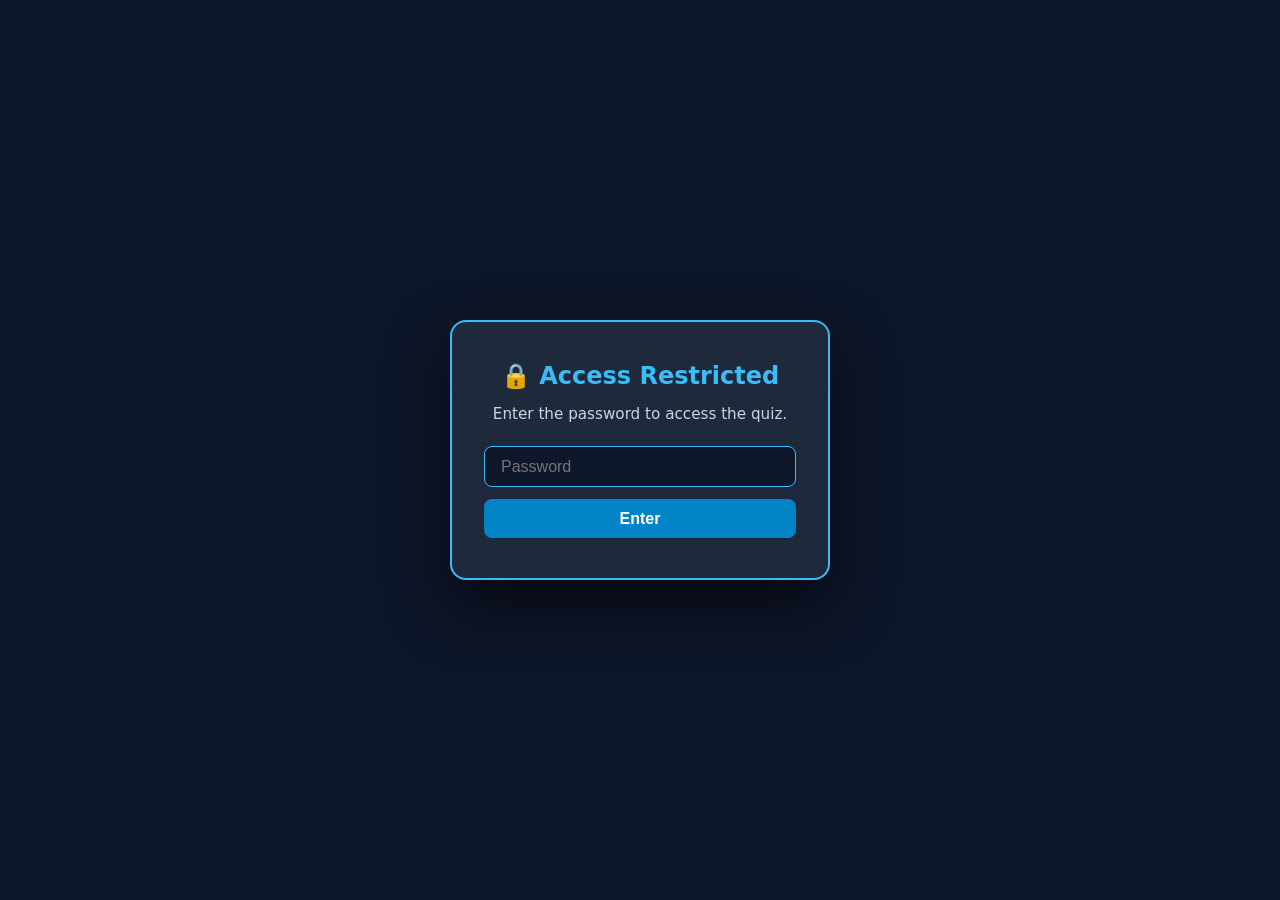
==== commit 51f5a5a5: "Replace math verification with password gate; verify line-reference questions are clear Agent-Logs-U" ====
--- a/index.html
+++ b/index.html
@@ -22,11 +22,10 @@
     </div>
     <div id="math-overlay" style="display:none;">
         <div id="math-card">
-            <h2>&#129302; Human Verification</h2>
-            <p id="math-challenge-text">Solve the challenge to access the quiz.</p>
-            <p id="math-question-display"></p>
-            <input type="number" id="math-input" placeholder="Your answer" autocomplete="off" />
-            <p id="math-error" style="display:none;">Incorrect answer. Please try again.</p>
+            <h2>&#128274; Access Restricted</h2>
+            <p id="math-challenge-text">Enter the password to access the quiz.</p>
+            <input type="password" id="math-input" placeholder="Password" autocomplete="off" />
+            <p id="math-error" style="display:none;">Incorrect password. Please try again.</p>
             <button id="math-submit-btn">Enter</button>
         </div>
     </div>
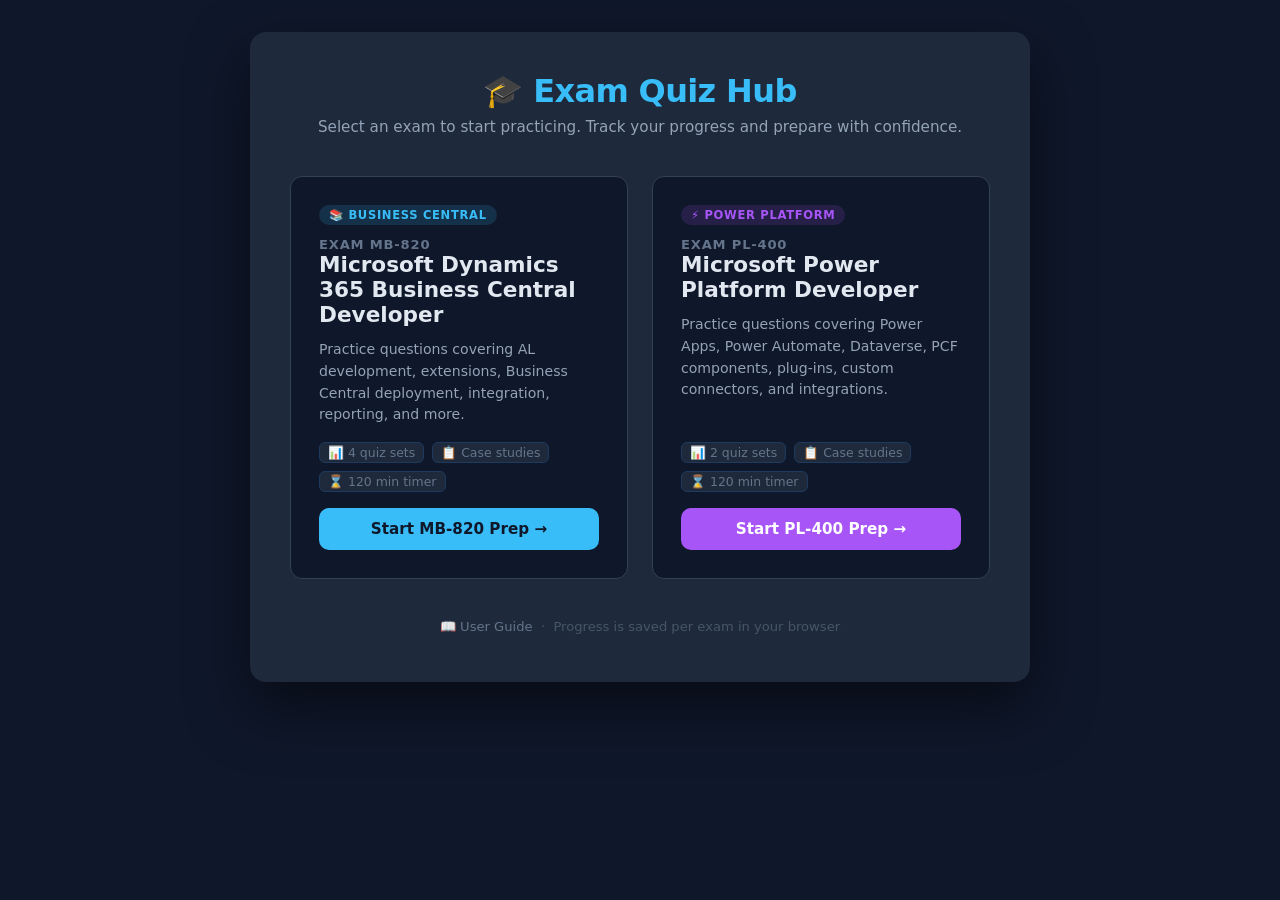
==== commit 2dbe7911: "Add PL-400 exam page, landing hub page, and make app.js multi-exam configurable Agent-Logs-Url: http" ====
--- a/index.html
+++ b/index.html
@@ -4,103 +4,213 @@
     <meta charset="UTF-8">
     <meta name="viewport" content="width=device-width, initial-scale=1.0">
     <link rel="stylesheet" href="styles.css">
-    <title>MB-820 Quiz</title>
+    <title>Exam Quiz Hub</title>
+    <style>
+        .hub-container {
+            background: #1e293b;
+            border-radius: 16px;
+            width: 100%;
+            max-width: 780px;
+            padding: 2.5rem 2.5rem 3rem;
+            box-shadow: 0 25px 60px rgba(0, 0, 0, .5);
+        }
+
+        .hub-header {
+            text-align: center;
+            margin-bottom: 2.5rem;
+        }
+
+        .hub-header h1 {
+            font-size: 2rem;
+            font-weight: 700;
+            color: #38bdf8;
+            letter-spacing: -0.02em;
+            margin-bottom: 0.5rem;
+        }
+
+        .hub-header p {
+            color: #94a3b8;
+            font-size: 0.95rem;
+        }
+
+        .hub-cards {
+            display: grid;
+            grid-template-columns: repeat(auto-fit, minmax(300px, 1fr));
+            gap: 1.5rem;
+        }
+
+        .hub-card {
+            background: #0f172a;
+            border: 1px solid #334155;
+            border-radius: 12px;
+            padding: 1.75rem;
+            display: flex;
+            flex-direction: column;
+            gap: 0.75rem;
+            transition: border-color 0.2s, box-shadow 0.2s;
+        }
+
+        .hub-card:hover {
+            border-color: #38bdf8;
+            box-shadow: 0 8px 24px rgba(56, 189, 248, 0.12);
+        }
+
+        .hub-card-badge {
+            display: inline-flex;
+            align-items: center;
+            gap: 0.4rem;
+            font-size: 0.72rem;
+            font-weight: 700;
+            text-transform: uppercase;
+            letter-spacing: 0.06em;
+            padding: 3px 10px;
+            border-radius: 999px;
+            width: fit-content;
+        }
+
+        .hub-card-badge.badge-bc {
+            background: rgba(56, 189, 248, 0.15);
+            color: #38bdf8;
+        }
+
+        .hub-card-badge.badge-pp {
+            background: rgba(168, 85, 247, 0.15);
+            color: #a855f7;
+        }
+
+        .hub-card-title {
+            font-size: 1.35rem;
+            font-weight: 700;
+            color: #e2e8f0;
+        }
+
+        .hub-card-exam {
+            font-size: 0.82rem;
+            font-weight: 600;
+            color: #64748b;
+            text-transform: uppercase;
+            letter-spacing: 0.06em;
+        }
+
+        .hub-card-desc {
+            color: #94a3b8;
+            font-size: 0.88rem;
+            line-height: 1.55;
+            flex: 1;
+        }
+
+        .hub-card-meta {
+            display: flex;
+            flex-wrap: wrap;
+            gap: 0.5rem;
+            margin-top: 0.25rem;
+        }
+
+        .hub-meta-item {
+            font-size: 0.78rem;
+            color: #64748b;
+            background: #1e293b;
+            border: 1px solid #1e3a5f;
+            border-radius: 6px;
+            padding: 2px 8px;
+        }
+
+        .hub-start-btn {
+            display: block;
+            width: 100%;
+            padding: 0.75rem 1.25rem;
+            border-radius: 10px;
+            font-size: 0.95rem;
+            font-weight: 600;
+            text-align: center;
+            text-decoration: none;
+            transition: filter 0.15s, transform 0.1s;
+            margin-top: 0.25rem;
+            cursor: pointer;
+        }
+
+        .hub-start-btn.btn-bc {
+            background: #38bdf8;
+            color: #0f172a;
+        }
+
+        .hub-start-btn.btn-pp {
+            background: #a855f7;
+            color: #ffffff;
+        }
+
+        .hub-start-btn:hover {
+            filter: brightness(1.1);
+            transform: translateY(-1px);
+        }
+
+        .hub-footer {
+            margin-top: 2.5rem;
+            text-align: center;
+            color: #475569;
+            font-size: 0.82rem;
+        }
+
+        .hub-footer a {
+            color: #64748b;
+            text-decoration: none;
+        }
+
+        .hub-footer a:hover {
+            color: #94a3b8;
+            text-decoration: underline;
+        }
+    </style>
 </head>
 <body>
-    <div id="quiz-container">
-        <div id="quiz-header">
-            <h1>MB-820 Quiz</h1>
-            <a id="user-guide-link" href="user-guide.html" target="_blank">&#128214; User Guide</a>
-            <button id="home-btn" style="display:none;">&#127968; Main Page</button>
+    <div class="hub-container">
+        <div class="hub-header">
+            <h1>&#127891; Exam Quiz Hub</h1>
+            <p>Select an exam to start practicing. Track your progress and prepare with confidence.</p>
         </div>
-        <div id="set-selection" style="display: none;"></div>
-        <div id="timer-display" style="display: none;"></div>
-        <div id="question"></div>
-        <div id="choices"></div>
-        <button id="next-button" style="display: none;">Next</button>
-        <div id="score-summary" style="display: none;"></div>
-    </div>
-    <div id="math-overlay" style="display:none;">
-        <div id="math-card">
-            <h2>&#128274; Access Restricted</h2>
-            <p id="math-challenge-text">Enter the password to access the quiz.</p>
-            <input type="password" id="math-input" placeholder="Password" autocomplete="off" />
-            <p id="math-error" style="display:none;">Incorrect password. Please try again.</p>
-            <button id="math-submit-btn">Enter</button>
+
+        <div class="hub-cards">
+            <!-- MB-820 Card -->
+            <div class="hub-card">
+                <span class="hub-card-badge badge-bc">&#128218; Business Central</span>
+                <div>
+                    <div class="hub-card-exam">Exam MB-820</div>
+                    <div class="hub-card-title">Microsoft Dynamics 365 Business Central Developer</div>
+                </div>
+                <p class="hub-card-desc">
+                    Practice questions covering AL development, extensions, Business Central deployment, integration, reporting, and more.
+                </p>
+                <div class="hub-card-meta">
+                    <span class="hub-meta-item">&#128202; 4 quiz sets</span>
+                    <span class="hub-meta-item">&#128203; Case studies</span>
+                    <span class="hub-meta-item">&#8987; 120 min timer</span>
+                </div>
+                <a href="mb820.html" class="hub-start-btn btn-bc">Start MB-820 Prep &#8594;</a>
+            </div>
+
+            <!-- PL-400 Card -->
+            <div class="hub-card">
+                <span class="hub-card-badge badge-pp">&#9889; Power Platform</span>
+                <div>
+                    <div class="hub-card-exam">Exam PL-400</div>
+                    <div class="hub-card-title">Microsoft Power Platform Developer</div>
+                </div>
+                <p class="hub-card-desc">
+                    Practice questions covering Power Apps, Power Automate, Dataverse, PCF components, plug-ins, custom connectors, and integrations.
+                </p>
+                <div class="hub-card-meta">
+                    <span class="hub-meta-item">&#128202; 2 quiz sets</span>
+                    <span class="hub-meta-item">&#128203; Case studies</span>
+                    <span class="hub-meta-item">&#8987; 120 min timer</span>
+                </div>
+                <a href="pl400.html" class="hub-start-btn btn-pp">Start PL-400 Prep &#8594;</a>
+            </div>
+        </div>
+
+        <div class="hub-footer">
+            <a href="user-guide.html" target="_blank">&#128214; User Guide</a>
+            &nbsp;&middot;&nbsp; Progress is saved per exam in your browser
         </div>
     </div>
-    <div id="confirm-overlay" style="display:none;">
-        <div id="confirm-card">
-            <h2 id="confirm-title"></h2>
-            <p id="confirm-message"></p>
-            <div class="resume-buttons">
-                <button id="confirm-yes-btn" class="resume-btn">Yes</button>
-                <button id="confirm-no-btn" class="new-quiz-btn">Cancel</button>
-            </div>
-        </div>
-    </div>
-    <div id="pause-overlay" style="display:none;">
-        <div id="pause-card">
-            <div class="pause-icon">&#9646;&#9646;</div>
-            <h2>Quiz Paused</h2>
-            <p>You've been inactive for 2 minutes.<br>Your progress has been saved.</p>
-            <div class="resume-buttons">
-                <button id="pause-resume-btn" class="resume-btn">&#9654; Continue Quiz</button>
-                <button id="pause-home-btn" class="new-quiz-btn">&#127968; Main Page</button>
-            </div>
-        </div>
-    </div>
-    <div id="mode-overlay" style="display:none;">
-        <div id="mode-card">
-            <h2>&#127891; Choose Quiz Mode</h2>
-            <p>How would you like to take this quiz?</p>
-            <div class="mode-options">
-                <button class="mode-btn" id="practice-mode-btn">
-                    <div class="mode-icon-lg">&#128214;</div>
-                    <div class="mode-title">Practice Mode</div>
-                    <div class="mode-desc">Correct answers are shown after each question</div>
-                </button>
-                <button class="mode-btn" id="test-mode-btn">
-                    <div class="mode-icon-lg">&#128221;</div>
-                    <div class="mode-title">Test Mode</div>
-                    <div class="mode-desc">Answers revealed only on the evaluation screen</div>
-                </button>
-            </div>
-            <button class="new-quiz-btn" id="mode-cancel-btn">Cancel</button>
-        </div>
-    </div>
-
-    <!-- Test-mode peek score overlay -->
-    <div id="peek-overlay" style="display:none;">
-        <div id="peek-card">
-            <div class="peek-emoji" id="peek-emoji">&#128527;</div>
-            <h2 id="peek-title">Afraid to continue?</h2>
-            <div class="peek-score-display">
-                <span class="peek-pct" id="peek-pct">0%</span>
-                <span class="peek-detail" id="peek-detail">0 of 0 answered</span>
-            </div>
-            <p class="peek-taunt" id="peek-taunt"></p>
-            <div class="resume-buttons">
-                <button id="peek-continue-btn" class="resume-btn">&#128170; Keep Going!</button>
-                <button id="peek-quit-btn" class="new-quiz-btn">&#127987;&#65039; Give Up</button>
-            </div>
-        </div>
-    </div>
-
-    <!-- Quick Practice streak milestone overlay -->
-    <div id="streak-overlay" style="display:none;">
-        <div id="streak-card">
-            <div class="streak-icon" id="streak-icon">&#128293;</div>
-            <div class="streak-msg" id="streak-msg">KILLING SPREE!</div>
-            <div class="streak-count" id="streak-count">5 in a row!</div>
-            <button class="streak-dismiss-btn" id="streak-dismiss-btn">&#128293; Keep It Up!</button>
-        </div>
-    </div>
-
-    <script src="questions.js"></script>
-    <script src="questions2.js"></script>
-    <script src="questionsOfficial.js"></script>
-    <script src="testcases.js"></script>
-    <script src="app.js"></script>
 </body>
 </html>
--- a/styles.css
+++ b/styles.css
@@ -61,6 +61,26 @@
 
 #home-btn:hover,
 #user-guide-link:hover {
+  background: #334155;
+  border-color: #38bdf8;
+  color: #e2e8f0;
+}
+
+#hub-link {
+  flex-shrink: 0;
+  padding: 0.45rem 1rem;
+  background: #1e293b;
+  color: #94a3b8;
+  border: 1px solid #334155;
+  border-radius: 8px;
+  font-size: 0.82rem;
+  font-weight: 600;
+  text-decoration: none;
+  white-space: nowrap;
+  transition: background 0.15s, border-color 0.15s, color 0.15s;
+}
+
+#hub-link:hover {
   background: #334155;
   border-color: #38bdf8;
   color: #e2e8f0;
@@ -2013,3 +2033,59 @@
 }
 
 .celebration-sub { font-size: 0.88rem; color: #86efac; }
+
+/* ── 100% ready – Congratulations screen ─────────────────────────────────── */
+.congrats-screen {
+  text-align: center;
+  background: linear-gradient(135deg, #1c1500 0%, #1a2a00 60%, #0f1500 100%);
+  border: 2px solid #f59e0b;
+  border-radius: 16px;
+  padding: 2rem 1.5rem 1.75rem;
+  margin-bottom: 1rem;
+  animation: congratsPop 0.6s cubic-bezier(0.34, 1.56, 0.64, 1) both;
+}
+
+@keyframes congratsPop {
+  from { opacity: 0; transform: scale(0.85) translateY(-12px); }
+  to   { opacity: 1; transform: scale(1) translateY(0); }
+}
+
+.congrats-trophy {
+  font-size: 4rem;
+  line-height: 1;
+  margin-bottom: 0.75rem;
+  display: block;
+}
+
+.congrats-title {
+  font-size: 1.7rem;
+  font-weight: 800;
+  color: #f59e0b;
+  margin: 0 0 0.75rem 0;
+  text-shadow: 0 0 20px rgba(245, 158, 11, 0.35);
+}
+
+.congrats-msg {
+  font-size: 0.95rem;
+  color: #fde68a;
+  line-height: 1.6;
+  max-width: 500px;
+  margin: 0 auto 1.25rem;
+}
+
+.congrats-badges {
+  display: flex;
+  flex-wrap: wrap;
+  justify-content: center;
+  gap: 0.5rem;
+}
+
+.congrats-badge {
+  background: rgba(34, 197, 94, 0.15);
+  border: 1px solid #22c55e;
+  color: #4ade80;
+  font-size: 0.8rem;
+  font-weight: 600;
+  padding: 0.3rem 0.85rem;
+  border-radius: 999px;
+}
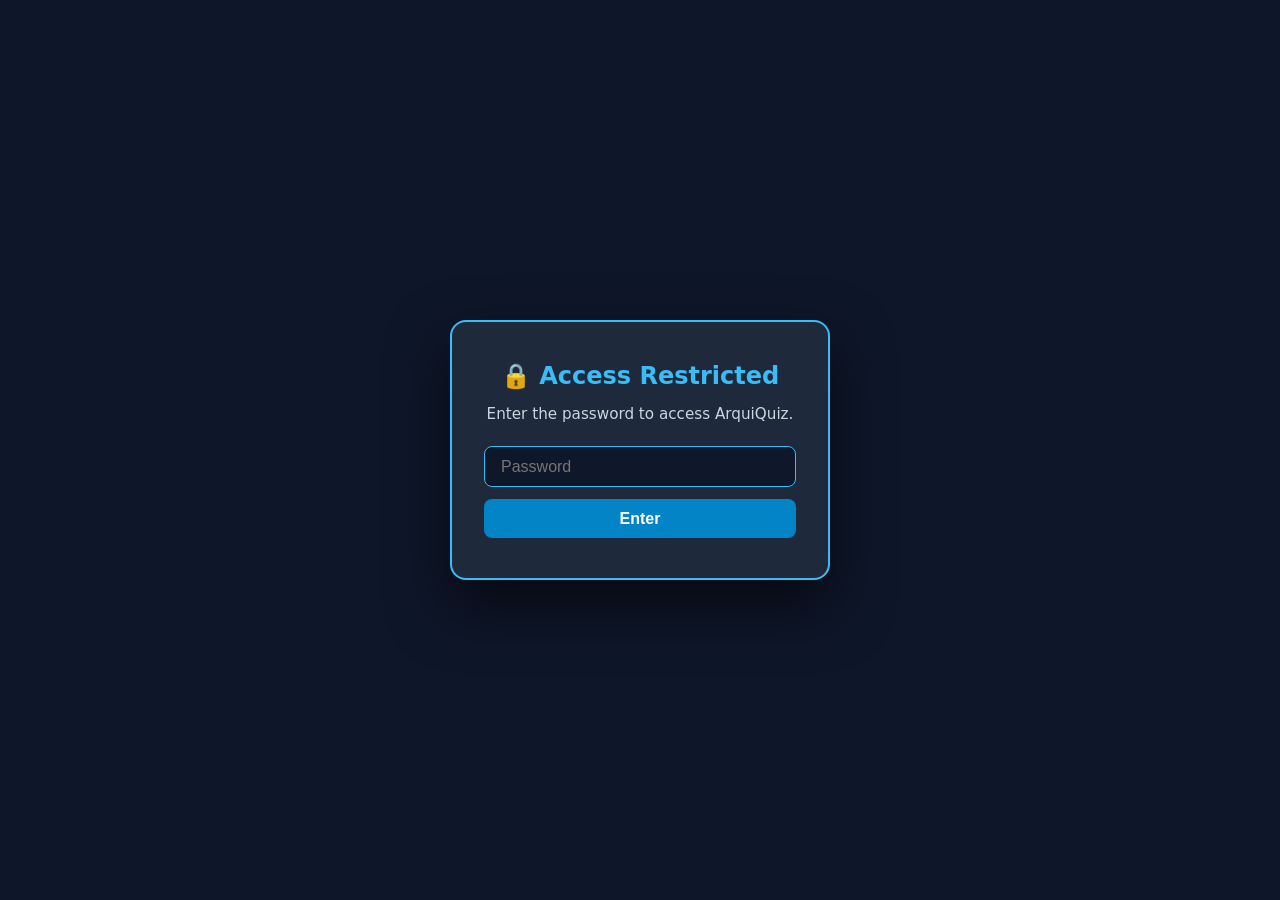
==== commit bef686fb: "Question Fix 08.09.26" ====
--- a/index.html
+++ b/index.html
@@ -3,14 +3,16 @@
 <head>
     <meta charset="UTF-8">
     <meta name="viewport" content="width=device-width, initial-scale=1.0">
-    <link rel="stylesheet" href="styles.css">
-    <title>Exam Quiz Hub</title>
+    <script src="theme.js"></script>
+    <link rel="stylesheet" href="styles.css?v=1.0.16">
+    <link rel="stylesheet" href="theme.css?v=1.0.16">
+    <title>ArquiQuiz</title>
     <style>
         .hub-container {
             background: #1e293b;
             border-radius: 16px;
             width: 100%;
-            max-width: 780px;
+            max-width: 1180px;
             padding: 2.5rem 2.5rem 3rem;
             box-shadow: 0 25px 60px rgba(0, 0, 0, .5);
         }
@@ -35,7 +37,7 @@
 
         .hub-cards {
             display: grid;
-            grid-template-columns: repeat(auto-fit, minmax(300px, 1fr));
+            grid-template-columns: repeat(3, minmax(0, 1fr));
             gap: 1.5rem;
         }
 
@@ -139,6 +141,16 @@
             color: #ffffff;
         }
 
+        .hub-card-badge.badge-pl9 {
+            background: rgba(34, 197, 94, 0.15);
+            color: #22c55e;
+        }
+
+        .hub-start-btn.btn-pl9 {
+            background: #22c55e;
+            color: #0f172a;
+        }
+
         .hub-start-btn:hover {
             filter: brightness(1.1);
             transform: translateY(-1px);
@@ -160,12 +172,151 @@
             color: #94a3b8;
             text-decoration: underline;
         }
+
+        .hub-version {
+            margin-top: 0.45rem;
+            color: #64748b;
+            font-variant-numeric: tabular-nums;
+        }
+
+        .version-button {
+            background: none;
+            border: 0;
+            color: inherit;
+            cursor: pointer;
+            font: inherit;
+            padding: 0.2rem 0.35rem;
+            text-decoration: underline;
+            text-underline-offset: 3px;
+        }
+
+        .version-button:hover { color: #38bdf8; }
+        .version-button:focus-visible,
+        .version-history-close:focus-visible {
+            outline: 3px solid rgba(56, 189, 248, 0.5);
+            outline-offset: 2px;
+        }
+
+        .version-history-overlay {
+            position: fixed;
+            inset: 0;
+            z-index: 1100;
+            display: flex;
+            align-items: center;
+            justify-content: center;
+            padding: 1.25rem;
+            background: rgba(15, 23, 42, 0.8);
+            backdrop-filter: blur(4px);
+        }
+
+        .version-history-card {
+            width: min(100%, 520px);
+            max-height: min(78vh, 650px);
+            overflow: auto;
+            background: #1e293b;
+            border: 1px solid #334155;
+            border-radius: 14px;
+            box-shadow: 0 24px 60px rgba(0, 0, 0, 0.45);
+            padding: 1.4rem;
+        }
+
+        .version-history-header {
+            display: flex;
+            align-items: flex-start;
+            justify-content: space-between;
+            gap: 1rem;
+            margin-bottom: 1rem;
+        }
+
+        .version-history-header h2 {
+            margin: 0;
+            color: #f8fafc;
+            font-size: 1.15rem;
+        }
+
+        .version-history-header p {
+            margin: 0.3rem 0 0;
+            color: #94a3b8;
+            font-size: 0.8rem;
+        }
+
+        .version-history-close {
+            flex: 0 0 auto;
+            background: #334155;
+            border: 1px solid #475569;
+            border-radius: 7px;
+            color: #e2e8f0;
+            cursor: pointer;
+            font-size: 1.1rem;
+            line-height: 1;
+            padding: 0.35rem 0.55rem;
+        }
+
+        .version-history-list {
+            display: grid;
+            gap: 0.7rem;
+            list-style: none;
+            margin: 0;
+            padding: 0;
+        }
+
+        .version-history-item {
+            background: #0f172a;
+            border: 1px solid #334155;
+            border-radius: 9px;
+            padding: 0.8rem 0.9rem;
+        }
+
+        .version-history-version {
+            color: #38bdf8;
+            font-weight: 700;
+            font-variant-numeric: tabular-nums;
+        }
+
+        .version-history-item p {
+            color: #cbd5e1;
+            font-size: 0.84rem;
+            line-height: 1.45;
+            margin: 0.3rem 0 0;
+        }
+
+        html[data-theme="light"] .version-button { color: #475569; }
+        html[data-theme="light"] .version-button:hover { color: #0369a1; }
+        html[data-theme="light"] .version-history-overlay { background: rgba(226, 232, 240, 0.82); }
+        html[data-theme="light"] .version-history-card { background: #ffffff; border-color: #cbd5e1; box-shadow: 0 24px 60px rgba(15, 23, 42, 0.24); }
+        html[data-theme="light"] .version-history-header h2 { color: #0f172a; }
+        html[data-theme="light"] .version-history-header p { color: #475569; }
+        html[data-theme="light"] .version-history-close { background: #f1f5f9; border-color: #cbd5e1; color: #334155; }
+        html[data-theme="light"] .version-history-item { background: #f8fafc; border-color: #cbd5e1; }
+        html[data-theme="light"] .version-history-item p { color: #334155; }
+
+        @media (max-width: 960px) {
+            .hub-cards {
+                grid-template-columns: 1fr;
+            }
+        }
+
+        @media (max-width: 640px) {
+            .hub-container {
+                padding: 2rem 1.25rem 2.5rem;
+            }
+        }
     </style>
 </head>
 <body>
-    <div class="hub-container">
+    <div id="math-overlay" style="display:flex;">
+        <div id="math-card">
+            <h2>&#128274; Access Restricted</h2>
+            <p>Enter the password to access ArquiQuiz.</p>
+            <input type="password" id="math-input" placeholder="Password" autocomplete="current-password" />
+            <p id="math-error" style="display:none;">Incorrect password. Please try again.</p>
+            <button id="math-submit-btn">Enter</button>
+        </div>
+    </div>
+
+    <div id="hub-container" class="hub-container" style="display:none;">
         <div class="hub-header">
-            <h1>&#127891; Exam Quiz Hub</h1>
+            <h1>&#127891; ArquiQuiz</h1>
             <p>Select an exam to start practicing. Track your progress and prepare with confidence.</p>
         </div>
 
@@ -199,18 +350,141 @@
                     Practice questions covering Power Apps, Power Automate, Dataverse, PCF components, plug-ins, custom connectors, and integrations.
                 </p>
                 <div class="hub-card-meta">
-                    <span class="hub-meta-item">&#128202; 2 quiz sets</span>
+                    <span class="hub-meta-item">&#128202; 5 quiz sets</span>
                     <span class="hub-meta-item">&#128203; Case studies</span>
                     <span class="hub-meta-item">&#8987; 120 min timer</span>
                 </div>
                 <a href="pl400.html" class="hub-start-btn btn-pp">Start PL-400 Prep &#8594;</a>
             </div>
+
+            <!-- PL-900 Card -->
+            <div class="hub-card">
+                <span class="hub-card-badge badge-pl9">&#9889; Power Platform</span>
+                <div>
+                    <div class="hub-card-exam">Exam PL-900</div>
+                    <div class="hub-card-title">Microsoft Power Platform Fundamentals</div>
+                </div>
+                <p class="hub-card-desc">
+                    Practice questions covering Power Apps, Power Automate, Power BI, Power Virtual Agents, Dataverse, connectors, AI Builder, and Power Pages.
+                </p>
+                <div class="hub-card-meta">
+                    <span class="hub-meta-item">&#128202; 4 quiz sets</span>
+                    <span class="hub-meta-item">&#8987; 120 min timer</span>
+                </div>
+                <a href="pl900.html" class="hub-start-btn btn-pl9">Start PL-900 Prep &#8594;</a>
+            </div>
         </div>
 
         <div class="hub-footer">
-            <a href="user-guide.html" target="_blank">&#128214; User Guide</a>
-            &nbsp;&middot;&nbsp; Progress is saved per exam in your browser
+            Progress is saved per exam in your browser
+            <button id="hub-version" class="hub-version version-button" type="button" aria-haspopup="dialog" aria-controls="version-history-overlay"></button>
         </div>
     </div>
+
+    <div id="version-history-overlay" class="version-history-overlay" role="dialog" aria-modal="true" aria-labelledby="version-history-title" style="display:none;">
+        <div class="version-history-card">
+            <div class="version-history-header">
+                <div>
+                    <h2 id="version-history-title">ArquiQuiz version history</h2>
+                    <p>Recent improvements and fixes</p>
+                </div>
+                <button id="version-history-close" class="version-history-close" type="button" aria-label="Close version history">&times;</button>
+            </div>
+            <ul id="version-history-list" class="version-history-list"></ul>
+        </div>
+    </div>
+    <script>
+      (function () {
+        "use strict";
+
+        // Release policy: increment this version and add a CHANGE_LOG entry for every deployed change.
+        var APP_VERSION = "1.0.21";
+        var CHANGE_LOG = [
+          { version: "1.0.21", text: "Rewrote PL-900 question 9114 to assess model-driven app sharing permissions, removing an ambiguous step order and adding a Microsoft-backed explanation." },
+          { version: "1.0.20", text: "Updated Random Practice for PL-900, PL-400, and MB-820: every new attempt now draws a fresh 40–45 questions instead of using a fixed 67-question length." },
+          { version: "1.0.19", text: "Restored guide visuals with new, separate current dashboard screenshots for PL-900, PL-400, and MB-820." },
+          { version: "1.0.18", text: "Removed outdated MB-820 screenshots from the shared guide and added current, exam-aware guidance for MB-820, PL-400, and PL-900." },
+          { version: "1.0.17", text: "Moved the User Guide entry point to each exam dashboard, refreshed it for current ArquiQuiz features, and corrected hub quiz-set counts including PL-400's five sets." },
+          { version: "1.0.16", text: "Restyled Review Later and Question Quality controls to match the quiz interface, and versioned shared assets so deployed pages reliably load the latest layout." },
+          { version: "1.0.15", text: "Added Compare Attempts to quiz, case-study, and combined summaries, showing score movement and category improvements where previous category data is available." },
+          { version: "1.0.14", text: "Added Question Quality Feedback for every question: local issue reports, optional comments, dashboard summaries, and copyable reports without answer keys." },
+          { version: "1.0.13", text: "Added Review Later bookmarks for Practice and Test mode, a pre-results review checkpoint, and a persistent per-exam dashboard list that never exposes answer keys." },
+          { version: "1.0.12", text: "Added an Exam Readiness dashboard with a calculated readiness score, category strengths and gaps, scheduled review status, and a recommended next step." },
+          { version: "1.0.11", text: "Added Weak Topics Challenge: missed quiz categories now generate an immediate 10-question review, with follow-up reviews scheduled after 1 day and 3 days." },
+          { version: "1.0.10", text: "Completed a light-theme sweep for progress, session, phase, and history controls so they no longer retain dark-mode surfaces." },
+          { version: "1.0.9", text: "Completed the MB-820 integrity review: corrected misleading selection instructions, clarified compound prompts, and separated repeated Role Center question wording." },
+          { version: "1.0.8", text: "Completed the PL-400 source-backed integrity review: corrected answer keys, removed an answer disclosure, fixed a question type, and standardized readable answer-label capitalization." },
+          { version: "1.0.7", text: "Added the validated 32-question PassLeader PL-900 archive quiz set." },
+          { version: "1.0.6", text: "Added this clickable version history window to track future releases." },
+          { version: "1.0.5", text: "Renamed the product to ArquiQuiz." },
+          { version: "1.0.4", text: "Updated light mode so difficulty and status labels use light color variants." },
+          { version: "1.0.3", text: "Improved light-mode coverage, protected copied issue reports from exposing answer keys, and refreshed the guide." }
+        ];
+        var HUB_AUTH_KEY = "quiz_hub_authenticated";
+        var HUB_PASSWORD = "Arqui.123";
+
+        var overlay = document.getElementById("math-overlay");
+        var hub = document.getElementById("hub-container");
+        var input = document.getElementById("math-input");
+        var error = document.getElementById("math-error");
+        var submit = document.getElementById("math-submit-btn");
+        var versionButton = document.getElementById("hub-version");
+        var versionOverlay = document.getElementById("version-history-overlay");
+        var versionCloseButton = document.getElementById("version-history-close");
+        var versionHistoryList = document.getElementById("version-history-list");
+
+        versionButton.textContent = "Version " + APP_VERSION + " · View changelog";
+        versionHistoryList.innerHTML = CHANGE_LOG.map(function (entry) {
+          return '<li class="version-history-item"><span class="version-history-version">Version ' + entry.version + '</span><p>' + entry.text + '</p></li>';
+        }).join("");
+
+        function closeVersionHistory() {
+          versionOverlay.style.display = "none";
+          versionButton.focus();
+        }
+
+        versionButton.addEventListener("click", function () {
+          versionOverlay.style.display = "flex";
+          versionCloseButton.focus();
+        });
+        versionCloseButton.addEventListener("click", closeVersionHistory);
+        versionOverlay.addEventListener("click", function (event) {
+          if (event.target === versionOverlay) closeVersionHistory();
+        });
+        document.addEventListener("keydown", function (event) {
+          if (event.key === "Escape" && versionOverlay.style.display !== "none") closeVersionHistory();
+        });
+
+        function unlockHub() {
+          overlay.style.display = "none";
+          hub.style.display = "";
+        }
+
+        function attemptLogin() {
+          if (input.value === HUB_PASSWORD) {
+            try { localStorage.setItem(HUB_AUTH_KEY, "1"); } catch (e) { /* ignore */ }
+            unlockHub();
+            return;
+          }
+
+          error.style.display = "block";
+          input.value = "";
+          input.focus();
+        }
+
+        var authenticated = false;
+        try { authenticated = localStorage.getItem(HUB_AUTH_KEY) === "1"; } catch (e) { /* ignore */ }
+
+        if (authenticated) {
+          unlockHub();
+        } else {
+          submit.addEventListener("click", attemptLogin);
+          input.addEventListener("keydown", function (event) {
+            if (event.key === "Enter") attemptLogin();
+          });
+          input.focus();
+        }
+      })();
+    </script>
 </body>
-</html>+</html>
--- a/styles.css
+++ b/styles.css
@@ -124,6 +124,10 @@
 .question-type-badge.multiple {
   background: #7c3aed;
   color: #ede9fe;
+}
+.question-type-badge.sequence {
+  background: #0f766e;
+  color: #ccfbf1;
 }
 
 /* ── Question text ────────────────────────────────────────────────────── */
@@ -218,6 +222,44 @@
 .choice-item.correct  label { color: #86efac; }
 .choice-item.incorrect label { color: #fca5a5; }
 
+/* ── Sequence question badge ──────────────────────────────────────────── */
+.seq-badge {
+  display: inline-flex;
+  align-items: center;
+  justify-content: center;
+  min-width: 24px;
+  height: 24px;
+  border-radius: 50%;
+  background: #0f766e;
+  color: #fff;
+  font-size: 0.75rem;
+  font-weight: 700;
+  margin-right: 0.5rem;
+  flex-shrink: 0;
+  transition: background 0.15s;
+}
+.choice-item.seq-item {
+  display: flex;
+  align-items: flex-start;
+}
+.choice-item.seq-item .seq-label {
+  flex: 1;
+  font-size: 0.95rem;
+  line-height: 1.55;
+  color: #cbd5e1;
+}
+.choice-item.seq-item.selected .seq-badge {
+  background: #0d9488;
+}
+.choice-item.seq-item.correct .seq-badge {
+  background: #15803d;
+}
+.choice-item.seq-item.incorrect .seq-badge {
+  background: #b91c1c;
+}
+.choice-item.seq-item.correct .seq-label  { color: #86efac; }
+.choice-item.seq-item.incorrect .seq-label { color: #fca5a5; }
+
 /* ── Submit button (multiple choice) ─────────────────────────────────── */
 .submit-btn {
   margin-top: 0.4rem;
@@ -773,6 +815,12 @@
   border: 1px solid #f59e0b;
 }
 
+.diff-advanced {
+  background: #1a0a2e;
+  color: #c4b5fd;
+  border: 1px solid #7c3aed;
+}
+
 .diff-proficient {
   background: #450a0a;
   color: #fca5a5;
@@ -783,6 +831,12 @@
   background: #0c1a3b;
   color: #93c5fd;
   border: 1px solid #2563eb;
+}
+
+.diff-expert {
+  background: #0a1a0a;
+  color: #6ee7b7;
+  border: 1px solid #059669;
 }
 
 /* ── Set-selection subtitle ───────────────────────────────────────────── */
@@ -1106,6 +1160,24 @@
   color: #38bdf8;
 }
 
+.reset-inprogress-btn {
+  margin-left: auto;
+  flex-shrink: 0;
+  background: transparent;
+  border: 1px solid #0ea5e9;
+  color: #7dd3fc;
+  font-size: 0.78rem;
+  padding: 3px 10px;
+  border-radius: 6px;
+  cursor: pointer;
+  white-space: nowrap;
+}
+
+.reset-inprogress-btn:hover {
+  background: #0c2a40;
+  color: #bae6fd;
+}
+
 /* ── Completed badge on set cards ────────────────────────────────────── */
 .set-card-completed {
   display: inline-flex;
@@ -1794,6 +1866,13 @@
 .qp-choice-item.qp-correct  label { color: #86efac; }
 .qp-choice-item.qp-incorrect label { color: #fca5a5; }
 
+/* QP sequence items */
+.qp-choice-item.qp-seq-item { display: flex; align-items: flex-start; }
+.qp-choice-item.qp-seq-item .seq-label { flex: 1; font-size: 0.9rem; line-height: 1.5; color: #cbd5e1; }
+.qp-choice-item.qp-seq-item.qp-correct  .seq-label { color: #86efac; }
+.qp-choice-item.qp-seq-item.qp-incorrect .seq-label { color: #fca5a5; }
+.qp-seq-badge { margin-right: 0.5rem; flex-shrink: 0; }
+
 .qp-btn-row {
   display: flex;
   flex-wrap: wrap;
